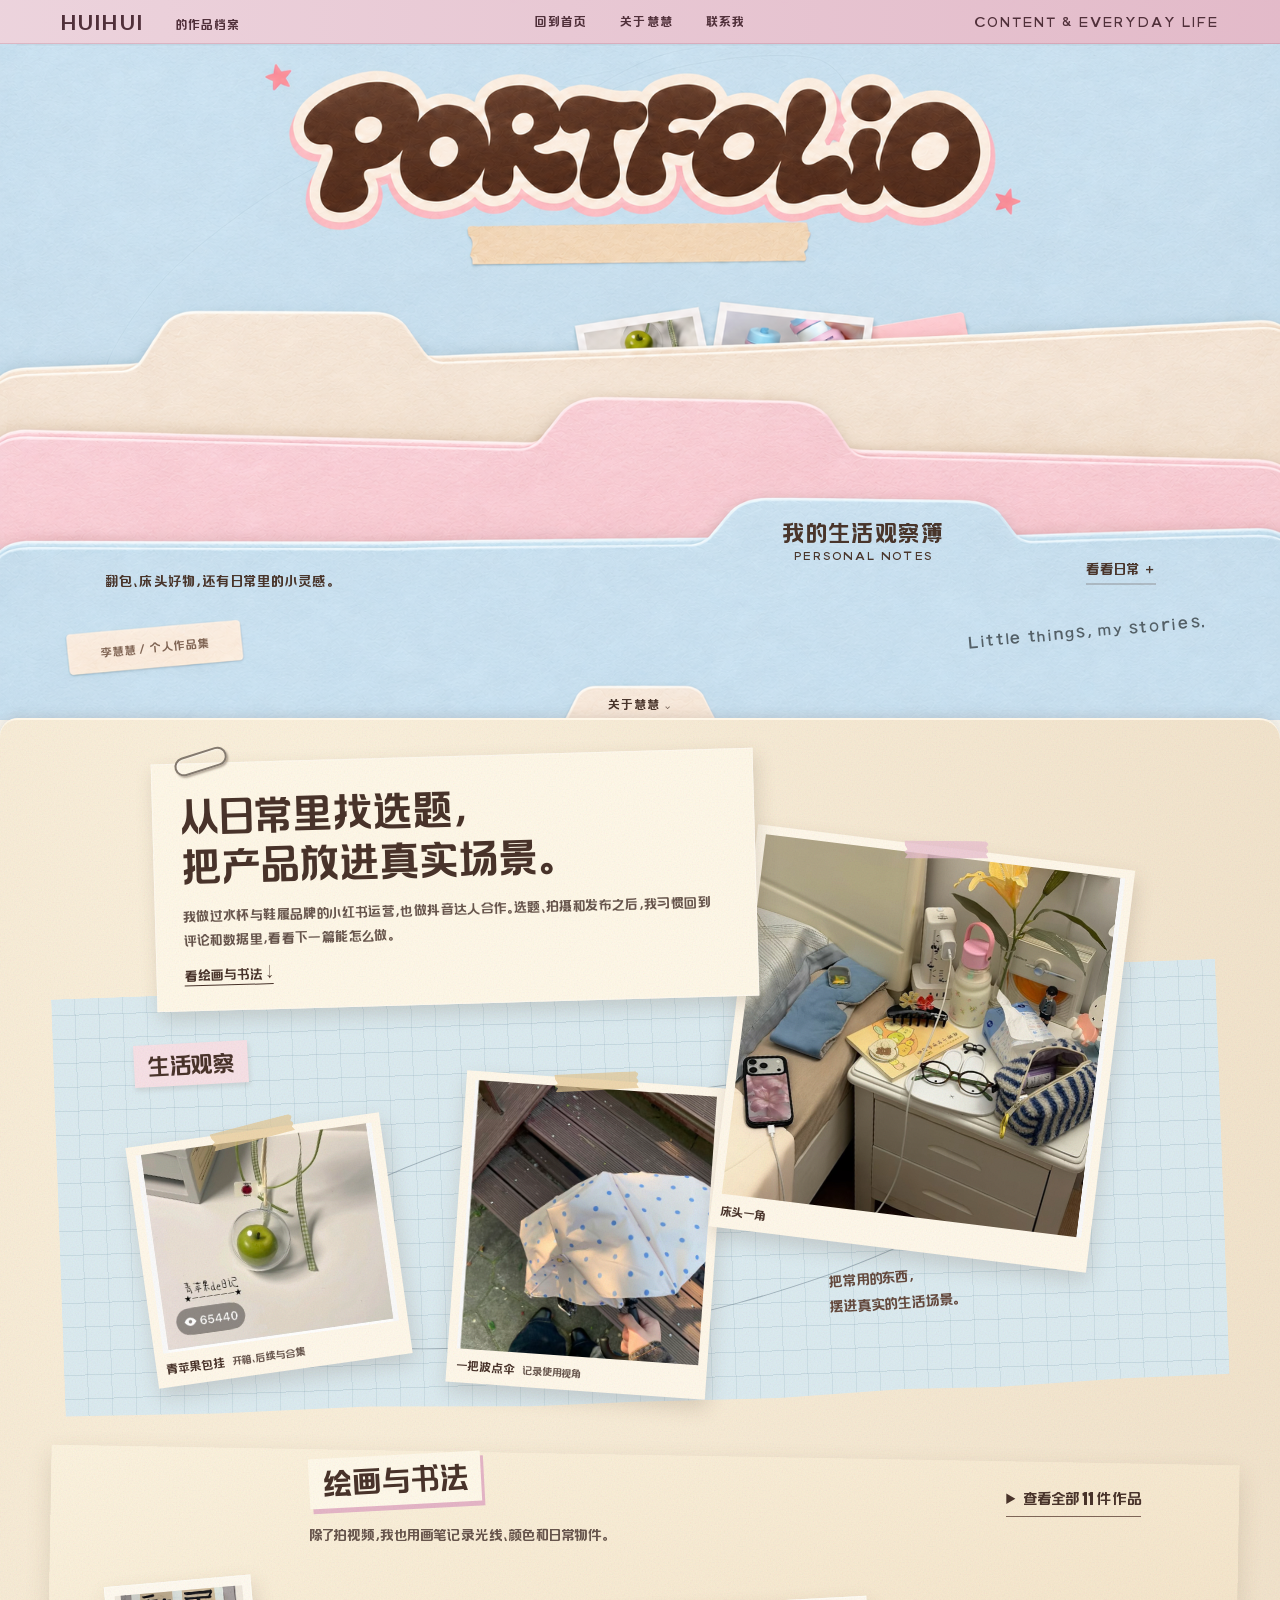
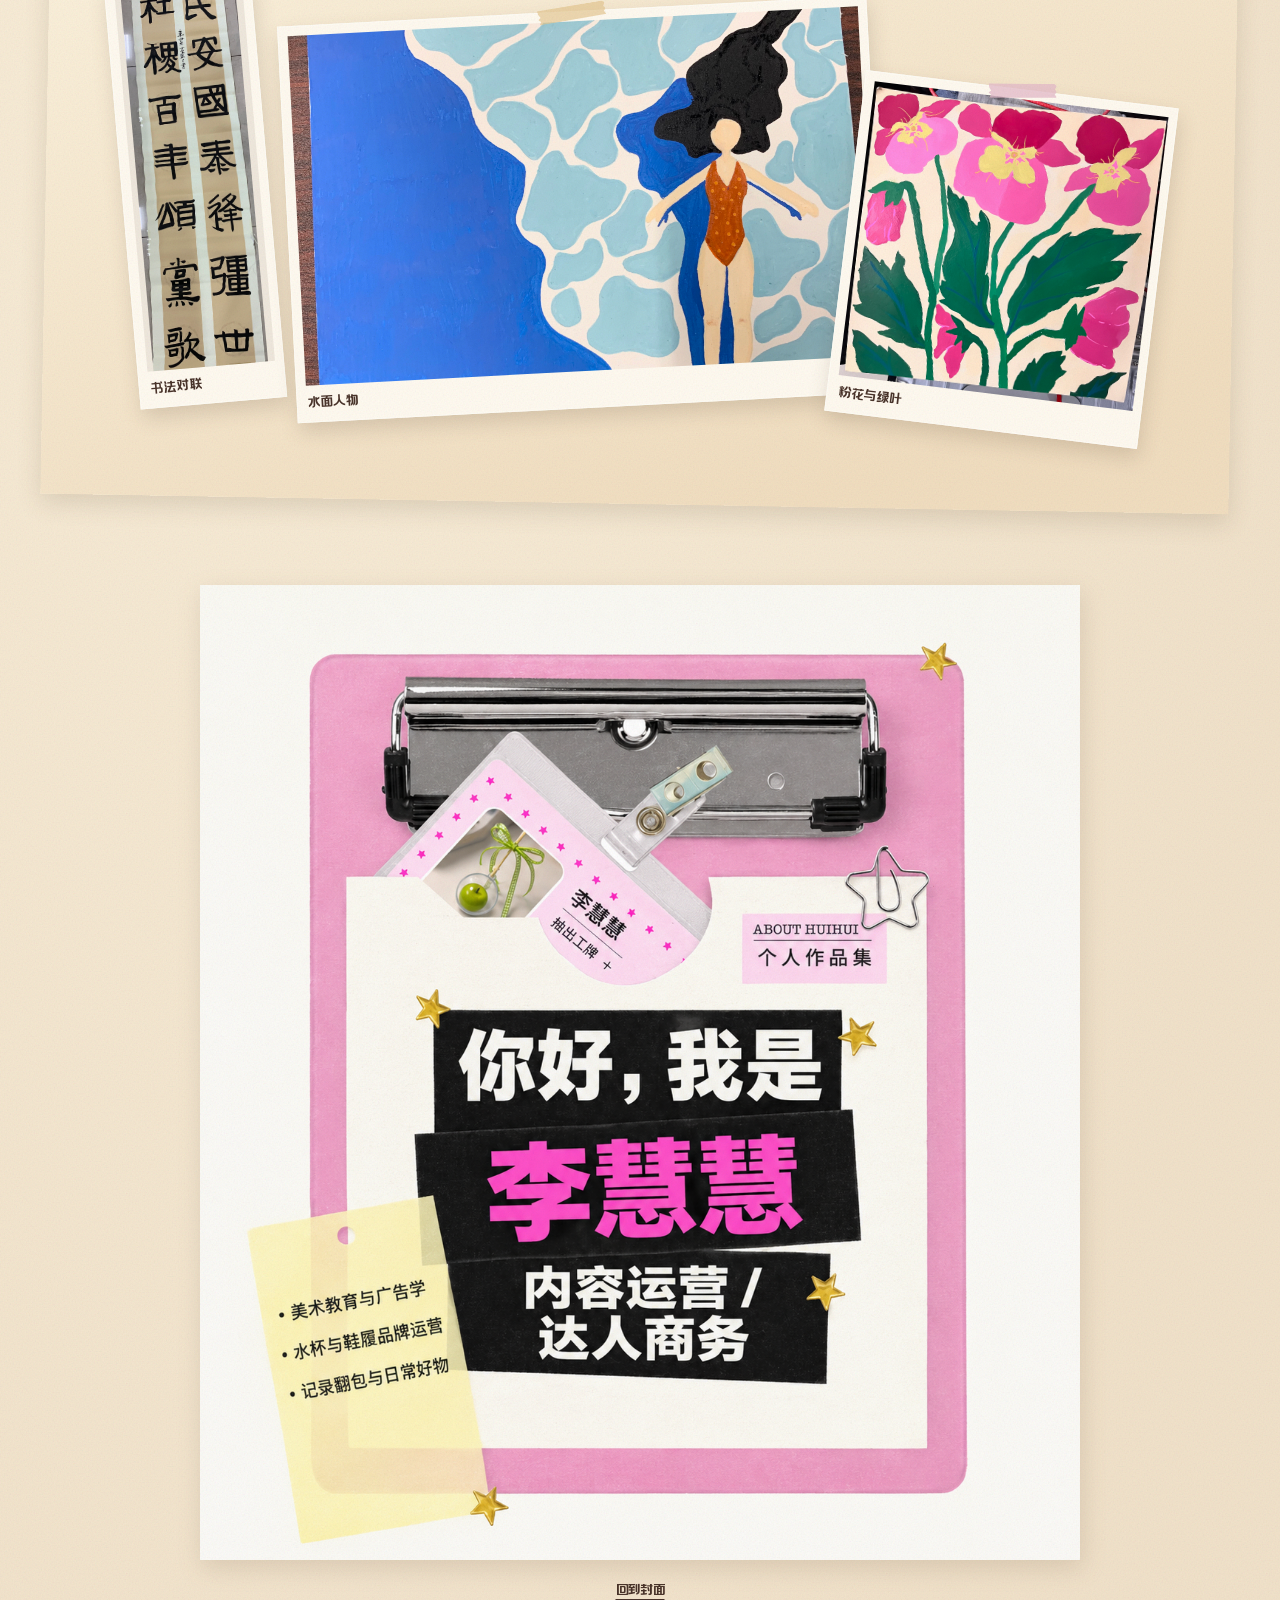
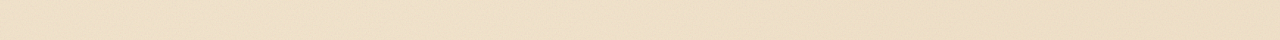
==== index.html @ c5e3d39a "init: 李慧慧作品集静态站点（首页 + 三个档案内页 + 绘画书法）" ====
<!doctype html>
<html lang="zh-CN">
<head>
  <meta charset="utf-8">
  <meta name="viewport" content="width=device-width,initial-scale=1">
  <title>李慧慧 · 作品集｜内容运营与达人商务</title>
  <meta name="description" content="李慧慧的个人作品集：品牌内容档案、达人合作笔记、生活观察簿与绘画书法。">
  <meta property="og:title" content="李慧慧 · 作品集">
  <meta property="og:description" content="品牌内容档案、达人合作笔记、生活观察簿与绘画书法。">
  <meta property="og:type" content="website">
  <link rel="stylesheet" href="home-scroll.css">
  <link rel="stylesheet" href="home-art.css">
  <link rel="stylesheet" href="home-cover.css">
  <script src="home-scroll.js" defer></script>
  <script src="home-art.js" defer></script>
</head>
<body class="portfolio-home">
  <header class="cover-nav">
    <a class="cover-home" href="#home"><strong>HUIHUI</strong> <span>的作品档案</span></a>
    <nav aria-label="首页导航">
      <a href="#home">回到首页</a>
      <a href="#about">关于慧慧</a>
      <button type="button" data-contact aria-haspopup="dialog">联系我</button>
    </nav>
    <span class="cover-edition">CONTENT &amp; EVERYDAY LIFE</span>
  </header>
  <main id="home">
    <section class="cover cover-fullbleed" aria-label="PORTFOLIO · 李慧慧作品集">
      <div class="cover-title">
        <h1 class="cover-wordmark">
          <span class="visually-hidden">PORTFOLIO</span>
          <span class="wordmark-colors" aria-hidden="true">
            <span></span><span></span><span></span><span></span><span></span>
            <span></span><span></span><span></span><span></span>
          </span>
        </h1>
        <span class="cover-credit">LI HUIHUI / SELECTED WORKS</span>
        <p>你好，我是李慧慧。做品牌内容，也记录喜欢的日常。</p>
      </div>
      <div class="cover-files" aria-label="作品档案">
        <a class="cover-file file-brand" href="brand.html">
          <span class="file-sheet">
            <span class="file-tab">品牌内容档案<small>BRAND STORIES</small></span>
            <span class="file-description">从选题到发布，让产品走进真实生活。</span>
            <span class="file-action">打开档案 ＋</span>
          </span>
        </a>
        <a class="cover-file file-creator" href="creator.html">
          <span class="file-sheet">
            <span class="file-tab">达人合作笔记<small>CREATOR COLLABS</small></span>
            <span class="file-description">为什么选这个人，合作之后又做了什么。</span>
            <span class="file-action">翻阅笔记 ＋</span>
          </span>
        </a>
        <a class="cover-file file-personal" href="personal.html">
          <span class="file-sheet">
            <span class="file-tab">我的生活观察簿<small>PERSONAL NOTES</small></span>
            <span class="file-description">翻包、床头好物，还有日常里的小灵感。</span>
            <span class="file-action">看看日常 ＋</span>
          </span>
        </a>
        <p class="cover-sticker">李慧慧 / 个人作品集</p>
        <p class="cover-signature">Little things, my stories.</p>
      </div>
      <a class="cover-about" href="#about">关于慧慧 <span aria-hidden="true">⌄</span></a>
    </section>
    <section id="about" class="about" aria-labelledby="about-heading">
      <h2 class="about-tab" id="about-heading">关于慧慧</h2>
      <div class="about-story">
        <header class="about-header">
          <h2>从日常里找选题，<br>把产品放进真实场景。</h2>
          <p>我做过水杯与鞋履品牌的小红书运营，也做抖音达人合作。选题、拍摄和发布之后，我习惯回到评论和数据里，看看下一篇能怎么做。</p>
          <a href="#artwork" class="art-jump">看绘画与书法 ↓</a>
        </header>
        <section class="everyday" aria-labelledby="everyday-heading">
          <h2 id="everyday-heading">生活观察</h2>
          <figure class="everyday-apple">
            <div class="object object-apple" role="img" aria-label="一只青苹果包挂"></div>
            <figcaption>青苹果包挂 <span>开箱、后续与合集</span></figcaption>
          </figure>
          <figure class="everyday-umbrella">
            <div class="object object-umbrella" role="img" aria-label="晴雨伞笔记里的波点伞"></div>
            <figcaption>一把波点伞 <span>记录使用视角</span></figcaption>
          </figure>
          <figure class="everyday-bedside">
            <div class="object object-bedside" role="img" aria-label="我的床头一角"></div>
            <figcaption>床头一角</figcaption>
          </figure>
          <p class="everyday-note">把常用的东西，<br>摆进真实的生活场景。</p>
        </section>
      </div>
      <section class="sketchbook" id="artwork" aria-labelledby="sketchbook-title">
        <div class="sketchbook-heading">
          <h2 id="sketchbook-title">绘画与书法</h2>
          <p>除了拍视频，我也用画笔记录光线、颜色和日常物件。</p>
        </div>
        <div class="art-featured">
          <button class="art-card" type="button" data-art="calligraphy" aria-haspopup="dialog">
            <span class="art-mat"><img src="art/calligraphy.jpg" alt="米色长纸上的两列墨字" loading="lazy" decoding="async"></span>
            <span class="art-caption">书法对联</span>
          </button>
          <button class="art-card" type="button" data-art="water" aria-haspopup="dialog">
            <span class="art-mat"><img src="art/water.jpg" alt="蓝色水纹与橙色泳衣的横幅绘画" loading="lazy" decoding="async"></span>
            <span class="art-caption">水面人物</span>
          </button>
          <button class="art-card" type="button" data-art="flowers" aria-haspopup="dialog">
            <span class="art-mat"><img src="art/flowers.jpg" alt="米色底上的鲜粉色花卉与绿色叶片" loading="lazy" decoding="async"></span>
            <span class="art-caption">粉花与绿叶</span>
          </button>
        </div>
        <details class="art-index">
          <summary><span class="art-open-label">查看全部 11 件作品</span><span class="art-close-label">收起作品列表</span></summary>
          <div class="art-grid">
          <button class="art-card" type="button" data-art="calligraphy" aria-haspopup="dialog">
            <span class="art-mat"><img data-src="art/calligraphy.jpg" alt="米色长纸上的两列墨字" loading="lazy" decoding="async"></span>
            <span class="art-caption">书法对联</span>
          </button>
          <button class="art-card" type="button" data-art="dragon" aria-haspopup="dialog">
            <span class="art-mat"><img data-src="art/dragon.jpg" alt="橙色的龙与山谷中的两个小角色" loading="lazy" decoding="async"></span>
            <span class="art-caption">山谷里的龙</span>
          </button>
          <button class="art-card" type="button" data-art="bridge" aria-haspopup="dialog">
            <span class="art-mat"><img data-src="art/bridge.jpg" alt="石桥、树和水岸的屋舍" loading="lazy" decoding="async"></span>
            <span class="art-caption">石桥与水岸</span>
          </button>
          <button class="art-card" type="button" data-art="still-life" aria-haspopup="dialog">
            <span class="art-mat"><img data-src="art/still-life.jpg" alt="白色杯子和橙红色水果的静物画" loading="lazy" decoding="async"></span>
            <span class="art-caption">杯子与水果</span>
          </button>
          <button class="art-card" type="button" data-art="cones" aria-haspopup="dialog">
            <span class="art-mat"><img data-src="art/cones.jpg" alt="浅蓝背景下的两个戴尖帽的笑脸" loading="lazy" decoding="async"></span>
            <span class="art-caption">两只尖帽</span>
          </button>
          <button class="art-card" type="button" data-art="vase" aria-haspopup="dialog">
            <span class="art-mat"><img data-src="art/vase.jpg" alt="灰色背景前，绿瓶中插着一朵暖色花" loading="lazy" decoding="async"></span>
            <span class="art-caption">绿瓶里的花</span>
          </button>
          <button class="art-card" type="button" data-art="water" aria-haspopup="dialog">
            <span class="art-mat"><img data-src="art/water.jpg" alt="蓝色水纹与橙色泳衣的横幅绘画" loading="lazy" decoding="async"></span>
            <span class="art-caption">水面人物</span>
          </button>
          <button class="art-card" type="button" data-art="flowers" aria-haspopup="dialog">
            <span class="art-mat"><img data-src="art/flowers.jpg" alt="米色底上的鲜粉色花卉与绿色叶片" loading="lazy" decoding="async"></span>
            <span class="art-caption">粉花与绿叶</span>
          </button>
          <button class="art-card" type="button" data-art="flower-pattern" aria-haspopup="dialog">
            <span class="art-mat"><img data-src="art/flower-pattern.jpg" alt="粉紫色的层叠花瓣与绿色叶片" loading="lazy" decoding="async"></span>
            <span class="art-caption">花瓣与色块</span>
          </button>
          <button class="art-card" type="button" data-art="sketch" aria-haspopup="dialog">
            <span class="art-mat"><img data-src="art/sketch.jpg" alt="布褶、深色罐子、托盘和水果的素描" loading="lazy" decoding="async"></span>
            <span class="art-caption">静物素描</span>
          </button>
          <button class="art-card" type="button" data-art="botanical" aria-haspopup="dialog">
            <span class="art-mat"><img data-src="art/botanical.jpg" alt="粉色碎花与斑纹绿叶" loading="lazy" decoding="async"></span>
            <span class="art-caption">花叶图案</span>
          </button>
          </div>
        </details>
      </section>
      <figure class="bio-board">
        <img src="home-bio.png" width="1191" height="1320" alt="粉色夹板个人介绍。你好，我是李慧慧。我的学习背景是美术教育与广告学，做过水杯与鞋履品牌运营，平时记录翻包和日常好物。">
        <button class="target target-badge" type="button" data-contact aria-haspopup="dialog">抽出工牌，查看联系方式</button>
        <span class="badge-board-patch" aria-hidden="true"></span>
        <span class="badge-pocket-window" aria-hidden="true"><span class="badge-art badge-peek"></span></span>
      </figure>
      <a class="return" href="#home">回到封面</a>
    </section>
  </main>
  <dialog aria-label="李慧慧的联系方式" class="badge-dialog">
    <button class="close" type="button" aria-label="收起工牌" autofocus>×</button>
    <div class="badge-art" aria-label="粉色工牌，李慧慧，内容运营与达人商务" role="img"></div>
    <a class="target target-mail" href="mailto:2536979602@qq.com">合作邮箱</a>
    <a class="target target-profile" href="https://xhslink.cn/o/1ykGt3UdYQE" target="_blank" rel="noopener">小红书主页</a>
  </dialog>
  <dialog id="art-viewer" class="art-viewer" aria-labelledby="art-viewer-title">
    <button class="art-viewer-close" type="button" aria-label="关闭作品大图" autofocus>×</button>
    <figure>
      <img id="art-viewer-image" alt="">
      <figcaption>
        <h2 id="art-viewer-title"></h2>
        <p class="art-viewer-position" aria-live="polite"></p>
      </figcaption>
    </figure>
    <div class="art-viewer-navigation">
      <button type="button" data-art-shift="-1">上一件</button>
      <button type="button" data-art-shift="1">下一件</button>
    </div>
  </dialog>
</body>
</html>
---- home-scroll.css ----
:root {
  --cream: #faf8f0;
  --ink: #49332a;
  --blue: #d2e4eb;
  --pink: #e5c0c9;
  --serif: "Songti SC", "Noto Serif CJK SC", serif;
  --sans: "PingFang SC", "Microsoft YaHei", sans-serif;
}
* { box-sizing: border-box; }
html { scroll-behavior: smooth; }
body { margin: 0; color: var(--ink); background: var(--cream); font: 16px/1.6 var(--sans); }
main { max-width: 1440px; margin: 0 auto; }
.cover, .bio-board { position: relative; }
.cover img, .bio-board img { display: block; width: 100%; height: auto; }
.target {
  position: absolute;
  display: block;
  padding: 0;
  border: 0;
  background: transparent;
  color: transparent;
  white-space: nowrap;
  overflow: hidden;
  cursor: pointer;
  text-decoration: none;
}
.target:hover { background: #ffffff1d; }
.target:focus-visible, .about-tab:focus-visible, .return:focus-visible, .close:focus-visible {
  outline: 3px solid #923d65;
  outline-offset: 3px;
}
.target-about { left: 43.6%; top: 1.8%; width: 6.2%; height: 3.2%; }
.target-contact { left: 52%; top: 1.8%; width: 5%; height: 3.2%; }
.target-brand { left: 79%; top: 51%; width: 13%; height: 5%; }
.target-creator { left: 79%; top: 65%; width: 13%; height: 5%; }
.target-personal { left: 79%; top: 79.5%; width: 13%; height: 5%; }
.about {
  position: relative;
  isolation: isolate;
  margin-top: -2px;
  background: var(--cream);
  padding: 0 0 38px;
  text-align: center;
  scroll-margin-top: 0;
}
.about-header {
  position: relative;
  padding: 49px 22px 20px;
  max-width: 795px;
  margin: 0 auto;
}
.about-tab {
  position: absolute;
  left: 50%; top: -39px;
  transform: translateX(-50%);
  width: 224px; height: 40px;
  display: grid; place-items: center;
  padding-top: 3px;
  clip-path: polygon(12% 0,88% 0,100% 100%,0 100%);
  background: var(--cream);
  color: inherit;
  text-decoration: none;
  font: 700 19px var(--serif);
  letter-spacing: .11em;
}
.about-header h1 {
  font: 700 clamp(22px,3.1vw,37px)/1.4 var(--serif);
  margin: 0 0 10px;
}
.about-header p { max-width: 570px; margin: auto; color: #5e5147; }
.bio-board {
  width: min(76%, 880px);
  margin: 0 auto 15px;
}
.target-badge { left: 20%; top: 16%; width: 40%; height: 24%; border-radius: 12px; }
.return { color: inherit; text-underline-offset: 5px; font-size: 14px; }
body:has(dialog[open]) { overflow: hidden; }
.badge-dialog {
  padding: 0;
  width: min(83vw,440px);
  border: 0;
  margin: auto;
  max-height: 90vh;
  aspect-ratio: 650 / 920;
  overflow: visible;
  background: transparent;
}
.badge-dialog::backdrop {
  background: #3d2e3050;
  backdrop-filter: blur(9px);
}
.badge-dialog[open] { animation: lift 260ms ease-out; }
@keyframes lift {
  from { opacity: 0; transform: translateY(15px) rotate(-4deg) scale(.92); }
  to { opacity: 1; transform: none; }
}
.badge-art {
  height: 100%;
  background: url(home-badge.png) 48.2% 37.4% / 183.23% auto;
  clip-path: polygon(54% 2%,63% 3%,63% 18%,60% 25%,89% 26%,95% 30%,95% 94%,91% 99%,8% 98%,3% 95%,4% 29%,8% 25%,48% 25%,49% 17%);
}
.close {
  position: absolute;
  z-index: 2;
  right: 0; top: 21%;
  width: 36px; height: 36px;
  border-radius: 100%; border: 1px solid #fff9ed;
  background: #f8eee6; color: var(--ink);
  font: 24px/1 var(--sans); cursor: pointer;
}
.target-mail { left: 27%; top: 68%; width: 57%; height: 7%; }
.target-profile { left: 56%; top: 79%; width: 30%; height: 9%; }
@media (max-width: 650px) {
  .about-tab { width: 150px; height: 28px; top: -27px; font-size: 14px; }
  .about-header { padding: 28px 21px 8px; }
  .about-header p { font-size: 14px; }
  .bio-board { width: 94%; }
}
@media (prefers-reduced-motion: reduce) {
  html { scroll-behavior: auto; }
  .badge-dialog[open] { animation: none; }
}
---- home-art.css ----
@font-face {
  font-family: MaiCai;
  src: url(TaoBaoMaiCaiTi-Regular.woff2) format("woff2");
  font-weight: 400;
  font-display: swap;
}
.about {
  --paper: #faf0dd;
  --paper-shadow: #5843312e;
  --paper-grain: url("data:image/svg+xml,%3Csvg xmlns='http://www.w3.org/2000/svg' width='190' height='190'%3E%3Cfilter id='grain'%3E%3CfeTurbulence type='fractalNoise' baseFrequency='.68' numOctaves='3' stitchTiles='stitch'/%3E%3C/filter%3E%3Crect width='100%25' height='100%25' filter='url(%23grain)' opacity='.45'/%3E%3C/svg%3E");
  border-top: 2px solid #fff7e8;
  border-radius: 18px 21px 0 0;
  background: radial-gradient(ellipse at 24% 7%, #fbf1dd, #f1e2ca 82%);
  box-shadow: 0 -3px 11px #54433420;
  font: 16px/1.7 MaiCai,var(--sans);
  scroll-margin-top: 56px;
}
.about::before {
  content: "";
  position: absolute;
  z-index: 5;
  inset: 0;
  pointer-events: none;
  background-image: var(--paper-grain);
  opacity: .24;
  mix-blend-mode: multiply;
}
.about .about-tab {
  position: absolute;
  width: 1px;
  height: 1px;
  margin: -1px;
  padding: 0;
  overflow: hidden;
  clip-path: inset(50%);
  white-space: nowrap;
}
.about .bio-board {
  filter: drop-shadow(2px 8px 12px #63432a28);
}
.badge-board-patch, .badge-pocket-window {
  position: absolute;
  inset: 0;
  pointer-events: none;
  opacity: 0;
  transition: opacity 150ms ease;
}
.badge-board-patch {
  background: url(home-bio-empty-pocket.png) center / 100% 100%;
  clip-path: polygon(17% 29%,29% 14%,41% 13%,50% 19%,59% 13%,64% 15%,64% 22%,59% 30%,60% 39%,54% 43%,43% 43%,35% 37%,20% 36%,16% 32%);
}
.badge-pocket-window {
  clip-path: shape(from 0 0, line to 100% 0, line to 100% 30%,
    line to 57.8% 30%,
    curve to 48.8% 40.8% with 59.1% 37.2% / 53.4% 40.8%,
    curve to 38.4% 34.1% with 44.2% 40.8% / 40.3% 38.5%,
    line to 29.5% 34.1%, line to 24.8% 30%, line to 0 30%, close);
}
.badge-pocket-window .badge-peek {
  position: absolute;
  left: 43.3%;
  top: 5.4%;
  width: 34.5%;
  height: auto;
  aspect-ratio: 650 / 920;
  rotate: 42deg;
  transform-origin: top left;
  transition: translate 250ms cubic-bezier(.22,.61,.31,1);
}
.about .target-badge { z-index: 2; }
.about .target-badge:hover { background: transparent; }
.bio-board[data-pulling] :is(.badge-board-patch,.badge-pocket-window) { opacity: 1; }
.bio-board[data-pulling] .badge-peek { transition: none; }
.bio-board[data-extracted] .badge-pocket-window { opacity: 0; }
@media (hover: hover) and (prefers-reduced-motion: no-preference) {
  .bio-board:has(.target-badge:hover):not([data-pulling]) :is(.badge-board-patch,.badge-pocket-window) { opacity: 1; }
  .bio-board:has(.target-badge:hover):not([data-pulling]) .badge-peek { translate: 2.2% -2.45%; }
}
.portfolio-home .badge-dialog[open] { animation: badge-reveal 220ms ease both; }
@keyframes badge-reveal { from { opacity: 0; } }
@media (prefers-reduced-motion: no-preference) {
  .portfolio-home .badge-dialog::backdrop { animation: badge-backdrop-in 260ms ease both; }
  @keyframes badge-backdrop-in {
    from { background: #3d2e3000; backdrop-filter: blur(0); }
  }
}
@media (prefers-reduced-motion: reduce) {
  .portfolio-home .badge-dialog[open] { animation: none; }
}
.about .bio-board > img {
  clip-path: shape(
    from 12.51% 10.08%,
    curve to 15.20% 7.12% with 12.51% 8.41% / 13.69% 7.20%,
    line to 82.45% 7.12%,
    line to 82.03% 6.44%,
    line to 82.20% 6.36%,
    line to 83.46% 6.97%,
    line to 84.63% 5.98%,
    line to 84.80% 6.06%,
    line to 84.63% 7.27%,
    line to 85.89% 7.95%,
    curve to 86.82% 10.08% with 86.40% 8.48% / 86.73% 9.24%,
    line to 87.15% 90.68%,
    curve to 84.13% 93.11% with 87.07% 92.05% / 85.98% 93.11%,
    line to 33.67% 93.18%,
    line to 33.59% 94.02%,
    line to 35.01% 94.62%,
    line to 34.93% 94.85%,
    line to 33.59% 95.15%,
    line to 33.42% 96.29%,
    line to 33.17% 96.44%,
    line to 32.33% 95.45%,
    line to 11.67% 98.26%,
    line to 11.42% 98.11%,
    line to 5.46% 66.36%,
    line to 5.54% 66.06%,
    line to 12.59% 64.85%,
    close
  );
}
.about-story {
  position: relative;
  container-type: inline-size;
  width: min(100%, 1440px);
  margin: 0 auto;
  aspect-ratio: 1440 / 808;
  text-align: left;
}
.about-header {
  position: absolute;
  z-index: 3;
  top: 5%;
  left: 12%;
  width: 47%;
  max-width: none;
  margin: 0;
  padding: clamp(17px,1.7cqw,25px) clamp(21px,2.1cqw,30px);
  transform: rotate(-1.6deg);
  background: #fff8e8;
  border: 1px solid #fffaf0;
  box-shadow: 3px 8px 19px #503d282d;
}
.about-header::before {
  content: "";
  position: absolute;
  top: -12px;
  left: 22px;
  width: 50px;
  height: 15px;
  border: 2px solid #857b70;
  border-radius: 12px;
  transform: rotate(-16deg);
  box-shadow: 1px 2px 2px #5545366b, inset 1px 1px 2px #fff9;
}
.about-header h2 {
  font: 400 clamp(27px,3.4cqw,49px)/1.16 MaiCai,var(--sans);
  margin: 5px 0 12px;
}
.about-header p {
  margin: 0;
  max-width: 535px;
  color: #68564d;
  font-size: clamp(13px,1.12cqw,16px);
  letter-spacing: .027em;
}
.art-jump {
  display: inline-block;
  margin-top: 12px;
  color: var(--ink);
  text-underline-offset: 5px;
  font-size: 14px;
}
.everyday { position: absolute; inset: 0; }
.everyday::before {
  content: "";
  position: absolute;
  inset: 36% 4.5% 5%;
  transform: rotate(-2deg);
  background:
    repeating-linear-gradient(0deg,transparent 0 23px,#547e9326 23px 24px),
    repeating-linear-gradient(90deg,transparent 0 23px,#547e931c 23px 24px),#dcebf0;
  clip-path: polygon(0 0,100% 0,100% 98%,91% 98.2%,80% 99.2%,72% 98.9%,61% 100%,49% 99.7%,40% 99.9%,26% 98.6%,13% 99%,0 98.5%);
}
.everyday::after {
  content: "";
  position: absolute;
  inset: 53% 19% 16%;
  transform: rotate(-12deg);
  border: 1px solid #6377867d;
  border-radius: 50%;
}
.everyday h2 {
  position: absolute;
  top: 45%;
  left: 10.5%;
  z-index: 2;
  margin: 0;
  padding: 4px 13px;
  background: #f7e1e6;
  transform: rotate(-3deg);
  box-shadow: 1px 3px 5px #523a2920;
  font: 400 clamp(18px,1.9cqw,27px)/1.4 MaiCai,var(--sans);
}
.everyday figure {
  position: absolute;
  z-index: 2;
  margin: 0;
  padding: clamp(6px,.7cqw,10px) clamp(6px,.7cqw,10px) 4px;
  background: #fff8ea;
  box-shadow: 2px 9px 20px var(--paper-shadow);
  transform: rotate(var(--tilt));
}
.everyday figure::after, .art-featured .art-card:not([data-art="calligraphy"])::before {
  content: "";
  position: absolute;
  z-index: 3;
  top: -7px;
  left: 50%;
  width: clamp(54px,6.6cqw,96px);
  height: clamp(14px,1.45cqw,21px);
  transform: translateX(-50%) rotate(-6deg);
  background: var(--tape,#e4c790ab);
  clip-path: polygon(0 6%,96% 1%,100% 15%,97% 36%,100% 54%,97% 70%,100% 92%,1% 100%,4% 78%,0 65%,4% 52%,1% 30%);
}
.everyday figcaption { padding: 6px 1px 2px; font-size: clamp(11px,1cqw,14px); }
.everyday figcaption span { color: #68564d; margin-left: 4px; font-size: 11px; }
.everyday-apple { left: 11%; top: 57%; width: 20%; --tilt: -8deg; }
.everyday-umbrella { left: 35.6%; top: 50%; width: 20.3%; --tilt: 4deg; }
.everyday-bedside { left: 57.2%; top: 17.5%; width: 29.7%; --tilt: 7deg; --tape: #e9bfd0bd; }
.object {
  aspect-ratio: var(--photo-ratio);
  background-repeat: no-repeat;
}
.object-apple {
  --photo-ratio: 1.19;
  background: url(works/image12.jpeg) center 49% / cover;
}
.object-bedside {
  --photo-ratio: 1;
  background-image: url(bedside.png);
  background-size: 211% auto;
  background-position: 99% 73%;
}
.object-umbrella {
  --photo-ratio: .9;
  background-image: url(umbrella.png);
  background-size: 209% auto;
  background-position: 1% 56%;
}
.everyday-note {
  position: absolute;
  z-index: 3;
  top: 75.8%;
  left: 64.8%;
  margin: 0;
  transform: rotate(-4deg);
  color: #64493d;
  font-size: clamp(13px,1.18cqw,17px);
}
.sketchbook {
  container-type: inline-size;
  position: relative;
  isolation: isolate;
  width: min(calc(100% - 9%), 1312px);
  margin: 16px auto min(7vw,98px);
  padding: 0 5% 32px;
  text-align: left;
  scroll-margin-top: 28px;
}
.sketchbook::before {
  content: "";
  position: absolute;
  z-index: -1;
  inset: 0 -1% -8px;
  background: linear-gradient(160deg,#fcf3df,#f1dec0 85%);
  transform: rotate(1deg);
  box-shadow: 0 9px 24px #5b432a28;
}
.sketchbook-heading { margin-left: 18%; }
.sketchbook-heading h2 {
  display: inline-block;
  margin: 0;
  padding: 4px 13px;
  background: #fff9ea;
  transform: rotate(-3deg);
  box-shadow: 3px 5px 0 #e5b5c7;
  font: 400 clamp(27px,3.1cqw,39px)/1.3 MaiCai,var(--sans);
}
.sketchbook-heading p { margin: 17px 0 0; color: #68564d; font-size: 15px; }
.art-featured {
  display: grid;
  grid-template-columns: minmax(0,.67fr) minmax(0,2.69fr) minmax(0,1.2fr);
  align-items: start;
  gap: 18px;
  margin-top: 33px;
  padding: 0 0 24px;
}
.art-card {
  display: block;
  position: relative;
  width: 100%;
  padding: 7px 7px 0;
  border: 1px solid #fffdf6;
  background: #fffaf0;
  box-shadow: 2px 5px 10px #4b352625;
  color: var(--ink);
  cursor: zoom-in;
  font: inherit;
}
.art-card:hover .art-caption { text-decoration: underline; text-underline-offset: 4px; }

.art-featured .art-card {
  padding: clamp(6px,.82cqw,10px) clamp(6px,.82cqw,10px) 3px;
  transform: rotate(var(--tilt));
  transition: transform 180ms ease;
  box-shadow: 2px 9px 20px var(--paper-shadow);
  text-align: left;
}
.art-featured .art-card[data-art="calligraphy"] { --tilt: -5deg; }
.art-featured .art-card[data-art="calligraphy"] .art-mat img { aspect-ratio: .339; object-fit: contain; }
.art-featured .art-card[data-art="water"] { --tilt: -3deg; margin-top: 3cqw; }
.art-featured .art-card[data-art="water"] .art-mat img { aspect-ratio: 1.63; object-fit: cover; }
.art-featured .art-card[data-art="flowers"] {
  --tilt: 7deg;
  --tape: #e5bbcabd;
  margin-top: 10.4cqw;
  margin-left: -5cqw;
  width: calc(100% + 5cqw);
}
.art-featured .art-card[data-art="flowers"] .art-mat img { aspect-ratio: 1; object-fit: cover; }
.art-featured .art-card:hover, .art-featured .art-card:focus-visible {
  transform: translateY(-4px) rotate(0);
  z-index: 3;
}
.art-mat { display: block; background: #efe8dd; }
.art-mat img { display: block; width: 100%; height: auto; }
.art-caption { display: block; padding: 7px 2px; font: 400 14px/1.35 MaiCai,var(--sans); }
.art-index { margin: 9px auto 0; }
.art-index summary {
  display: list-item;
  position: absolute;
  top: 26px;
  right: 7%;
  width: fit-content;
  margin: 0;
  padding: 4px 0;
  cursor: pointer;
  color: var(--ink);
  border-bottom: 1px solid #7f6658;
}
.art-index[open] .art-open-label,
.art-index:not([open]) .art-close-label { display: none; }
.art-grid {
  display: grid;
  grid-template-columns: repeat(4, minmax(0,1fr));
  align-items: start;
  gap: 18px;
  margin: 21px 11px 4px;
}
.art-grid .art-mat img { height: 151px; object-fit: contain; }
.art-index summary:focus-visible, .art-card:focus-visible, .art-viewer button:focus-visible {
  outline: 3px solid #923d65;
  outline-offset: 3px;
}
.art-viewer {
  border: 1px solid #fffaf0;
  background: #fff9ee;
  color: var(--ink);
  box-shadow: 0 20px 60px #17131364;
  padding: 18px;
  font-family: MaiCai,var(--sans);
  width: min(94vw, 1030px);
  overflow: auto;
  max-height: 94vh;
}
.art-viewer::backdrop { background: #302524ae; backdrop-filter: blur(6px); }
.art-viewer figure { margin: 0; text-align: center; }
.art-viewer figure img {
  display: block;
  width: auto;
  height: auto;
  max-width: 100%;
  max-height: calc(94vh - 130px);
  margin: auto;
  object-fit: contain;
}
.art-viewer figcaption { display: flex; justify-content: center; gap: 13px; align-items: baseline; margin: 8px 0; }
.art-viewer h2 { font: 400 21px/1.3 MaiCai,var(--sans); margin: 0; }
.art-viewer-position { font-size: 12px; margin: 0; color: #69564a; }
.art-viewer button { font: inherit; color: inherit; background: #fff8e9; border: 1px solid #baaa99; cursor: pointer; padding: 3px 9px; }
.art-viewer .art-viewer-close {
  position: absolute; top: 9px; right: 9px; z-index: 2;
  border-radius: 50%; width: 33px; height: 33px; padding: 0;
  font: 23px/1 Georgia, serif;
}
.art-viewer-navigation { display: flex; justify-content: center; gap: 14px; }

@media (max-width: 900px) {
  .about-story { aspect-ratio: 1440 / 900; }
  .everyday h2 { top: 51%; }
  .everyday-apple { top: 63%; }
  .everyday-umbrella { top: 55%; }
  .everyday-bedside { top: 27%; }
  .everyday-note { top: 76%; }
}
@media (max-width: 700px) {
  .about-story { aspect-ratio: auto; padding: 29px max(20px,5.6vw) 37px; }
  .about-header {
    position: relative;
    top: auto;
    left: auto;
    width: auto;
    padding: 19px 16px 17px;
    transform: rotate(-1deg);
  }
  .about-header h2 { font-size: clamp(19px,6vw,34px); }
  .about-header p { font-size: 14px; }
  .everyday {
    position: relative;
    display: grid;
    grid-template-columns: 1fr 1fr;
    grid-template-areas: "title title" "bedside bedside" "apple umbrella" "note note";
    align-items: start;
    gap: 14px;
    margin: 13px -8px 0;
    padding: 14px 14px 27px;
  }
  .everyday::before { inset: 4px 0 0; transform: rotate(-1deg); }
  .everyday::after { display: none; }
  .everyday h2 {
    position: relative;
    top: auto;
    left: auto;
    justify-self: start;
    grid-area: title;
    transform: rotate(-2deg);
  }
  .everyday figure { position: relative; inset: auto; width: auto; }
  .everyday .everyday-apple { grid-area: apple; margin-top: 9px; --tilt: -4deg; }
  .everyday-umbrella { grid-area: umbrella; --tilt: 4deg; }
  .everyday .everyday-bedside { grid-area: bedside; justify-self: center; width: 82%; --tilt: 3deg; }
  .object-bedside { --photo-ratio: 1.29; }
  .everyday figcaption { font-size: 12px; line-height: 1.35; }
  .everyday figcaption span { display: block; margin: 2px 0 0; }
  .everyday-note { position: relative; inset: auto; grid-area: note; transform: none; }
  .sketchbook { width: calc(100% - 36px); padding: 0 12px 21px; margin-bottom: 44px; }
  .sketchbook-heading { margin-left: 9%; }
  .sketchbook-heading p { font-size: 13px; }
  .art-featured {
    grid-template-columns: 1fr 1.6fr;
    grid-template-areas: "water water" "ink flowers";
    gap: 15px;
    margin-top: 22px;
    padding: 0 8px 20px;
  }
  .art-featured .art-card[data-art="water"] { grid-area: water; --tilt: -2deg; margin-top: 0; }
  .art-featured .art-card[data-art="flowers"] { grid-area: flowers; --tilt: 4deg; margin: 19px 0 0; width: 100%; }
  .art-featured .art-card[data-art="calligraphy"] { grid-area: ink; --tilt: -3deg; }
  .art-featured .art-card[data-art="calligraphy"] .art-mat img { aspect-ratio: .49; }
  .art-index summary { position: static; margin: 0 auto; }
  .art-grid { grid-template-columns: repeat(2, minmax(0,1fr)); gap: 9px; margin-inline: 1px; }
  .art-grid .art-mat img { height: 124px; }
  .art-caption { font-size: 13px; }
}
@media (prefers-reduced-motion: reduce) {
  .art-featured .art-card { transition: none; }
}
---- home-cover.css ----
#home { max-width: none; }
.portfolio-home {
  --nav-height: clamp(42px,3.47vw,82px);
  --cover-paper: url(maicai-cover-paper.png);
}
.cover-nav {
  position: sticky;
  top: 0;
  z-index: 20;
  display: grid;
  grid-template-columns: 1fr auto 1fr;
  align-items: center;
  gap: 12px;
  height: var(--nav-height);
  padding: 0 4.8%;
  margin-bottom: calc(-1 * var(--nav-height));
  background: linear-gradient(90deg,#efd2dbed,#e5b7c6ed), var(--cover-paper) center top / max(1210px,100%) auto no-repeat;
  border-bottom: 1px solid #a9647c42;
  color: #50303a;
  font: 400 clamp(12px,1.02vw,19px)/1.15 MaiCai,var(--sans);
  letter-spacing: .08em;
}
.cover-nav a, .cover-about { color: inherit; text-decoration: none; }
.cover-home { display: flex; align-items: baseline; gap: clamp(10px,2.5vw,42px); white-space: nowrap; }
.cover-home strong { font-size: clamp(15px,1.5vw,27px); font-weight: 400; letter-spacing: .105em; }
.cover-nav nav { display: flex; align-items: center; gap: clamp(12px,2.6vw,44px); white-space: nowrap; }
.cover-nav nav > * { padding: 9px 0; }
.cover-nav nav button {
  color: inherit;
  font: inherit;
  letter-spacing: inherit;
  background: transparent;
  border: 0;
  cursor: pointer;
}
.cover-edition { justify-self: end; letter-spacing: .15em; white-space: nowrap; }
.cover-nav nav a:hover, .cover-nav nav button:hover, .cover-about:hover {
  text-decoration: underline;
  text-underline-offset: .27em;
}
.cover-nav :focus-visible, .cover-about:focus-visible {
  outline: 2px solid #80465a;
  outline-offset: 3px;
  border-radius: 3px;
}
.cover-fullbleed {
  position: relative;
  isolation: isolate;
  container-type: inline-size;
  width: 100%;
  aspect-ratio: 1672 / 941;
  font-family: MaiCai,var(--sans);
  color: #49352b;
  background: #d0e5ee var(--cover-paper) center / 100% 100% no-repeat;
  --cover-unit: calc(100cqw / 1672);
}
.cover-title p, .cover-signature, .cover-sticker { margin: 0; }
.visually-hidden {
  position: absolute;
  width: 1px;
  height: 1px;
  margin: 0;
  overflow: hidden;
  clip-path: inset(50%);
  white-space: nowrap;
}
.cover-wordmark {
  position: absolute;
  z-index: 1;
  inset: 8.7% 22% auto 22.1%;
  height: 23.8%;
  margin: 0;
  mix-blend-mode: lighten;
}
.wordmark-colors {
  position: absolute;
  inset: 0;
  display: grid;
  grid-template-columns: 14.3fr 10.7fr 11.7fr 10.1fr 11.2fr 10.6fr 11.9fr 5.5fr 14fr;
}
.wordmark-colors > span {
  position: relative;
  display: block;
}
.wordmark-colors > span::before {
  content: "";
  position: absolute;
  inset: -2% -26%;
  pointer-events: none;
  background: radial-gradient(ellipse at 50% 55%,#b35e7c 12%,#a2536f 48%,transparent 75%);
  opacity: 0;
  transition: opacity 360ms cubic-bezier(.22,.61,.36,1);
}
@media (hover: hover) {
  .wordmark-colors > span:hover::before { opacity: .88; }
  .wordmark-colors > span:hover + span::before,
  .wordmark-colors > span:has(+ span:hover)::before { opacity: .24; }
}
.cover-credit,
.cover-title p,
.file-tab,
.file-description,
.file-action,
.cover-sticker,
.cover-signature,
.cover-about {
  position: absolute;
  top: calc(var(--y) * 100% / 941);
  left: calc(var(--x) * 100% / 1672);
  transform: translate(var(--anchor, -50%), -50%) rotate(var(--tilt, 0deg));
  font-size: calc(var(--size, 19) * var(--cover-unit));
  font-weight: 400;
  line-height: 1.15;
  letter-spacing: var(--spacing, .08em);
  white-space: nowrap;
}
.cover-credit { --x: 834; --y: 320; --size: 18; --spacing: .15em; --tilt: -.5deg; }
.cover-title p { --x: 836; --y: 370; --size: 20; }
.cover-files { position: absolute; inset: 0; pointer-events: none; }
.cover-file {
  position: absolute;
  inset: 0;
  color: inherit;
  text-decoration: none;
}
.cover-file::before, .file-sheet {
  position: absolute;
  inset: 0;
  clip-path: var(--sheet-edge);
}
.cover-file::before { content: ""; pointer-events: auto; cursor: pointer; }
.file-sheet {
  background: var(--cover-paper) center / 100% 100%;
  transition: transform 310ms cubic-bezier(.2,.65,.26,1);
}
.cover-file:focus-visible .file-sheet { transform: translateY(calc(-10 * var(--cover-unit))); }
.cover-file:focus-visible .file-action { outline: 2px solid #80465a; outline-offset: 4px; }
@media (hover: hover) {
  .cover-file:hover .file-sheet { transform: translateY(calc(-10 * var(--cover-unit))); }
}
.file-brand {
  --tab-x: 372; --tab-y: 448;
  --caption-x: 152; --caption-y: 521;
  --action-x: 1498; --action-y: 485;
  --sheet-edge: shape(from 0% 52.8%,
    curve to 10.3% 50.4% with 1.3% 50.4% / 6.5% 51%,
    curve to 15.1% 43.2% with 12.2% 50.4% / 12% 43.2%,
    line to 29% 43.2%,
    curve to 34.9% 49.5% with 32.5% 43.2% / 32.2% 49.5%,
    line to 97.1% 44.6%,
    curve to 100% 45% with 98.8% 44.4% / 99.5% 44.6%,
    line to 100% 63.9%, line to 67% 62.7%, line to 64.5% 56.1%, line to 47% 55.2%, line to 44% 55.9%, line to 41.8% 61.6%, line to 0 60%, close);
}
.file-creator {
  --tab-x: 904; --tab-y: 558;
  --caption-x: 138; --caption-y: 630;
  --action-x: 1500; --action-y: 632;
  --sheet-edge: shape(from 0% 60.7%,
    curve to 3.1% 59.9% with .8% 59.6% / 2% 59.9%,
    line to 40.9% 61.5%,
    curve to 47% 55.2% with 43.1% 61.7% / 43% 55.1%,
    line to 61.5% 55.7%,
    curve to 67.4% 62.5% with 65.5% 55.8% / 65.2% 62.3%,
    line to 97% 63.8%,
    curve to 100% 64.9% with 98.8% 63.7% / 99.6% 64.5%,
    line to 100% 73.1%, line to 80.7% 73.7%,
    curve to 74.9% 68.8% with 78.1% 73.5% / 79.3% 68.9%,
    line to 60.1% 68.5%,
    curve to 54.8% 74.1% with 56.9% 68.4% / 56.4% 74.2%,
    line to 0 74.9%, close);
}
.file-personal {
  --tab-x: 1128; --tab-y: 692;
  --caption-x: 137; --caption-y: 759;
  --action-x: 1510; --action-y: 748;
  --sheet-edge: shape(from 0% 76.1%,
    curve to 3% 75.1% with 1% 75.1% / 2.3% 75.1%,
    line to 54.3% 74.7%,
    curve to 59.8% 69.2% with 56.7% 74.7% / 56.5% 69.2%,
    line to 75.2% 69.4%,
    curve to 80.5% 74.5% with 78.7% 69.4% / 78.4% 74.5%,
    line to 97.5% 73.4%,
    curve to 100% 74.2% with 98.8% 73.3% / 99.6% 73.6%,
    line to 100% 81.5%, line to 0% 81.5%, close);
}
.file-tab {
  --x: var(--tab-x); --y: calc(var(--tab-y) + 15); --size: 32; --spacing: .054em;
  text-align: center;
}
.file-tab small { display: block; margin-top: calc(5 * var(--cover-unit)); font-size: .47em; letter-spacing: .2em; }
.file-description { --x: var(--caption-x); --y: var(--caption-y); --anchor: 0%; }
.file-action {
  --x: var(--action-x); --y: var(--action-y); --anchor: -100%;
  padding-bottom: .37em;
  border-bottom: 1px solid #49352b70;
}
.cover-sticker { --x: 202; --y: 846; --tilt: -5deg; --size: 16; color: #806554; }
.cover-signature { --x: 1576; --y: 826; --tilt: -5deg; --size: 20; --anchor: -100%; --spacing: .11em; color: #546067; }
.cover-about { --x: 836; --y: 921; --size: 17; padding: 8px 20px; z-index: 4; }
.portfolio-home #home { scroll-margin-top: var(--nav-height); }
.portfolio-home #about, .portfolio-home #artwork { scroll-margin-top: calc(var(--nav-height) + 14px); }

@media (max-width: 799px) {
  .cover-nav { grid-template-columns: 1fr auto; margin-bottom: calc(100vw * -58 / 1672); }
  .cover-edition { display: none; }
  .file-action { border-bottom-width: .5px; }
  .cover-about { padding: 2px 5%; width: max-content; }
}
@media (max-width: 430px) {
  .cover-home span { display: none; }
}
@media (prefers-reduced-motion: reduce) {
  .wordmark-colors > span::before, .file-sheet { transition: none; }
  .cover-file:hover .file-sheet, .cover-file:focus-visible .file-sheet { transform: none; }
}
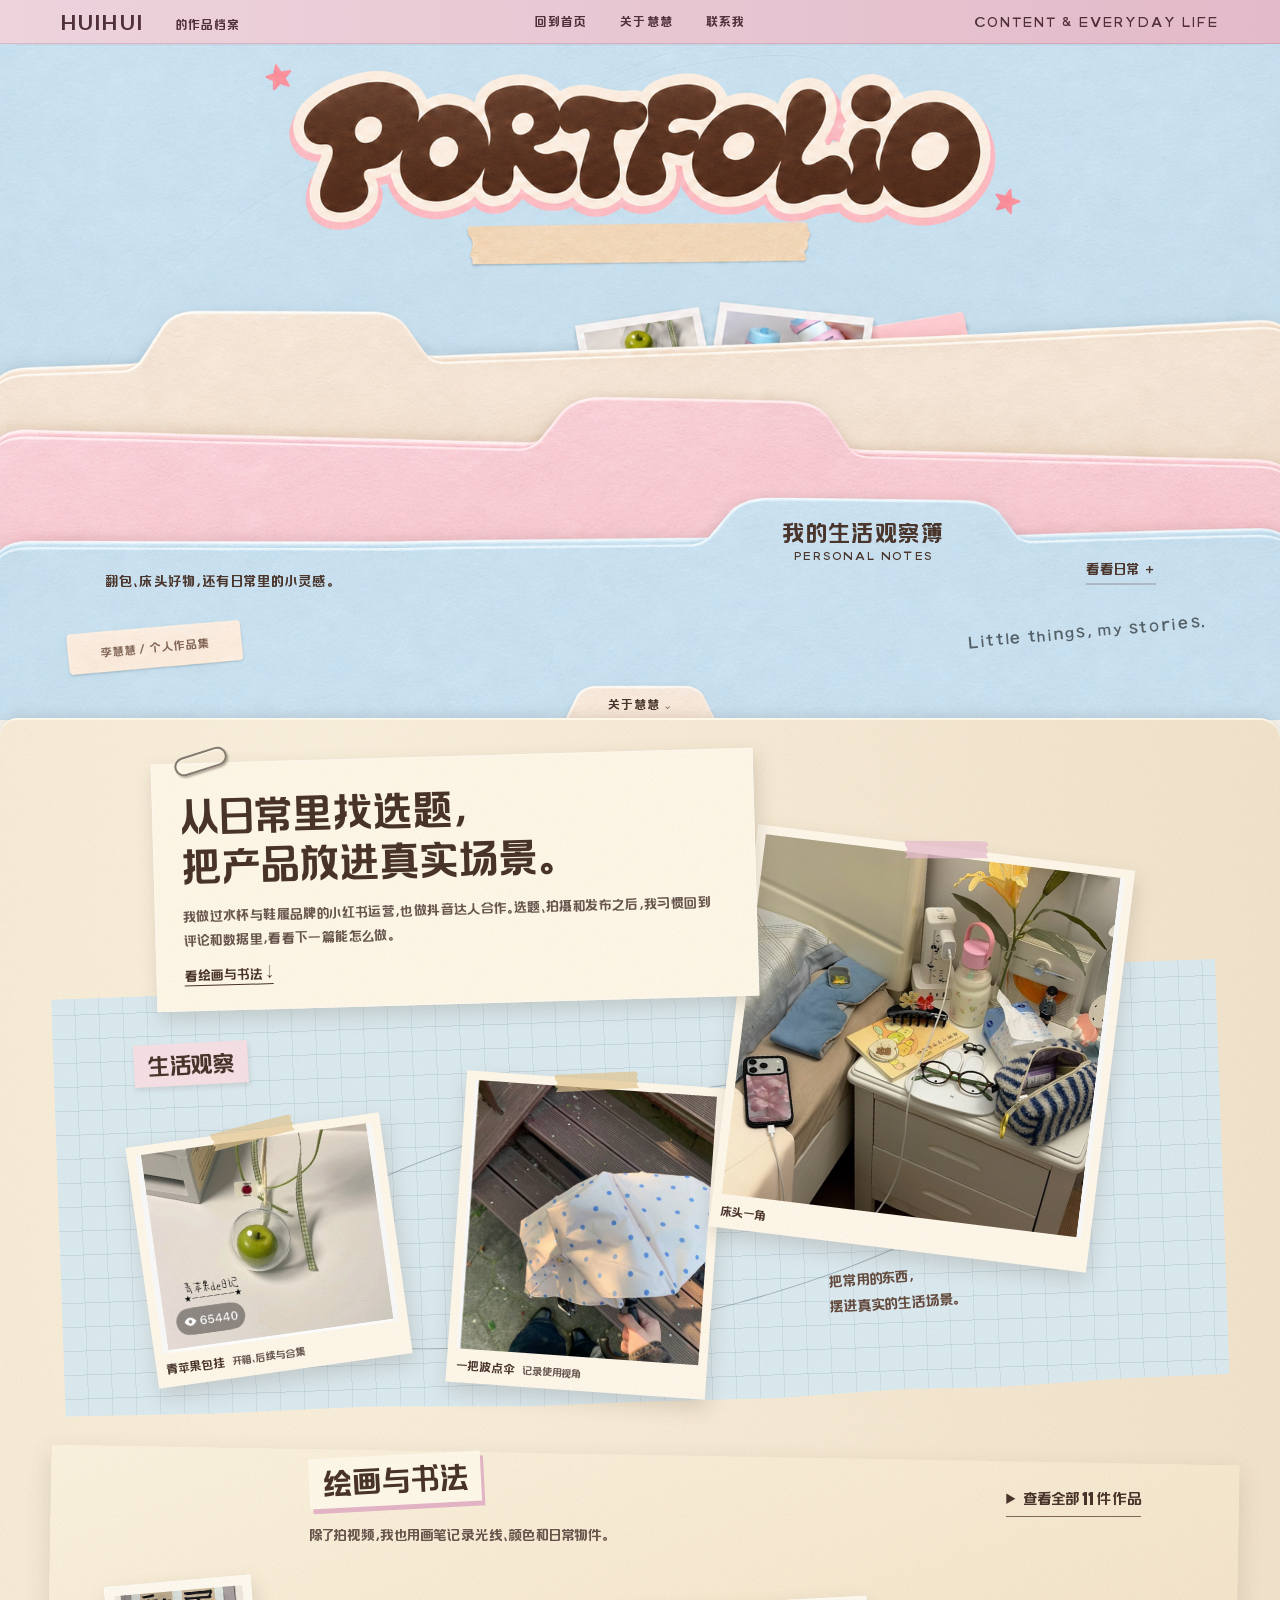
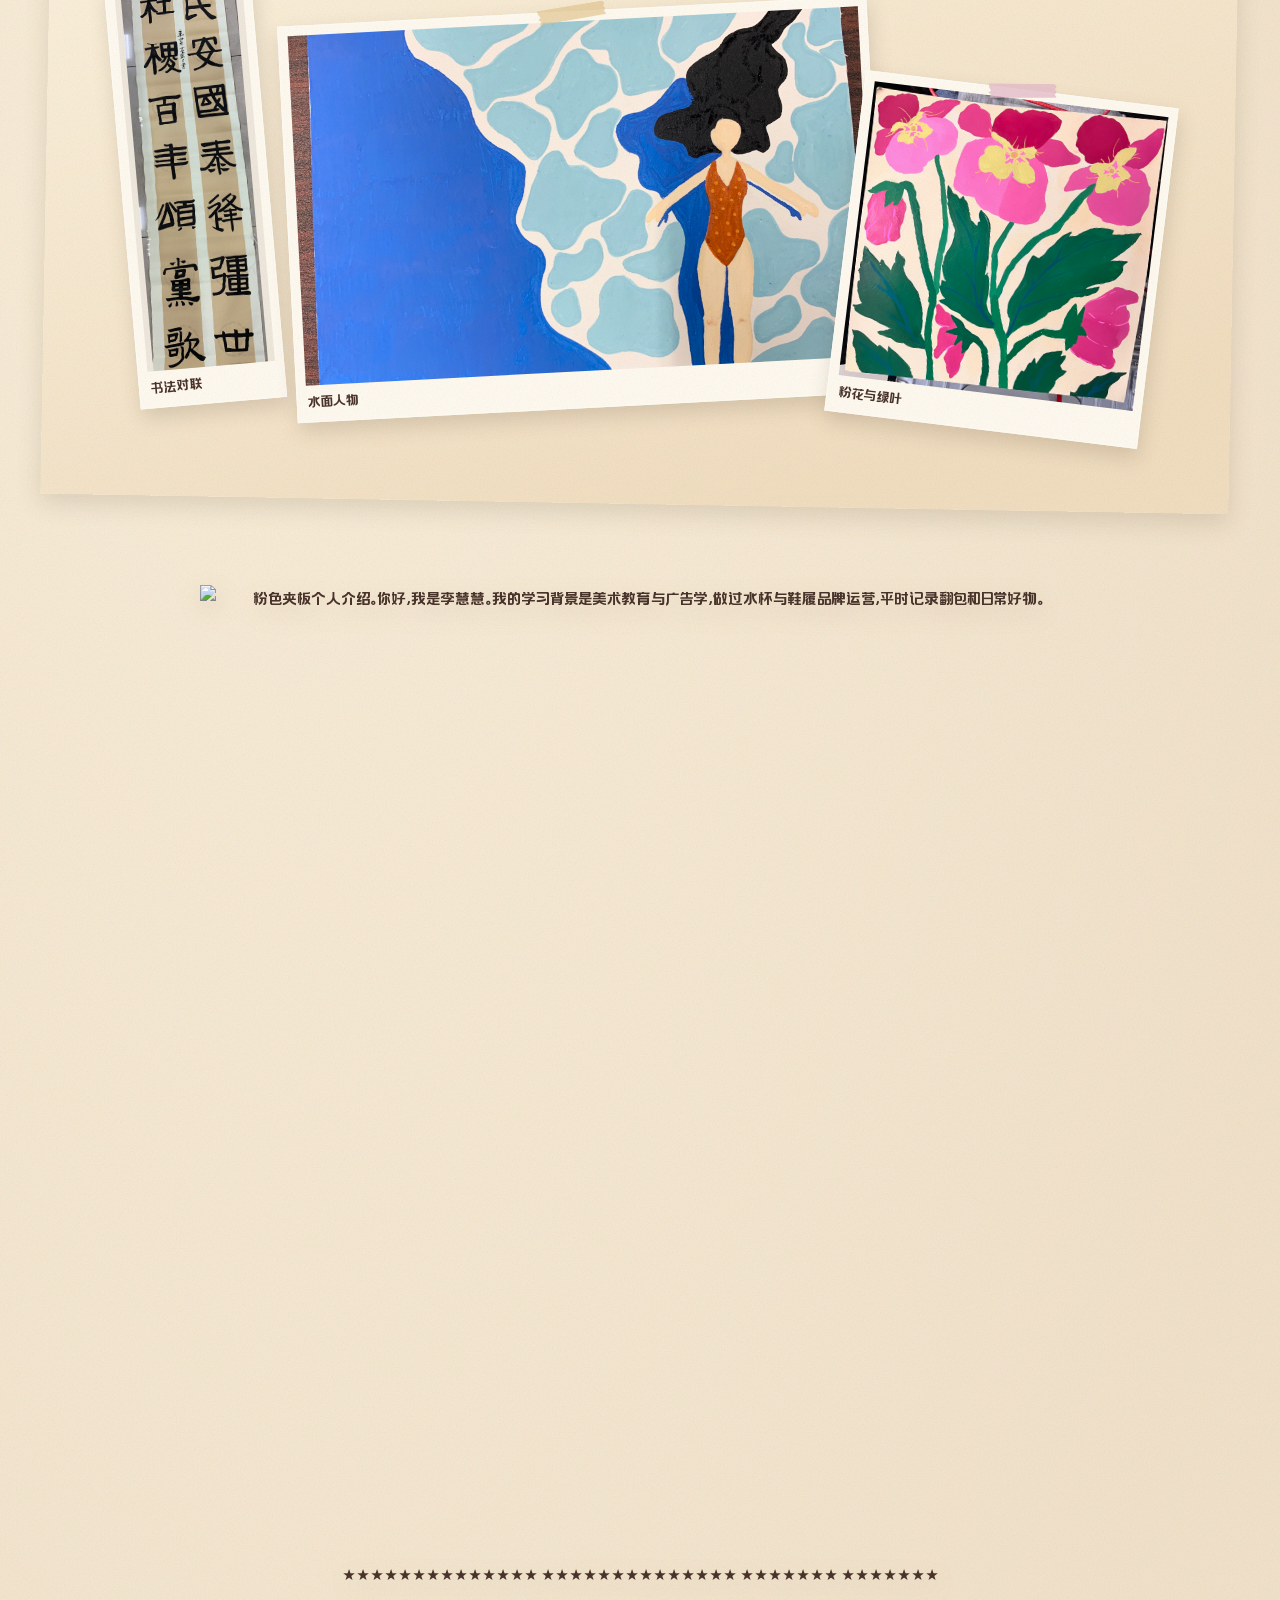
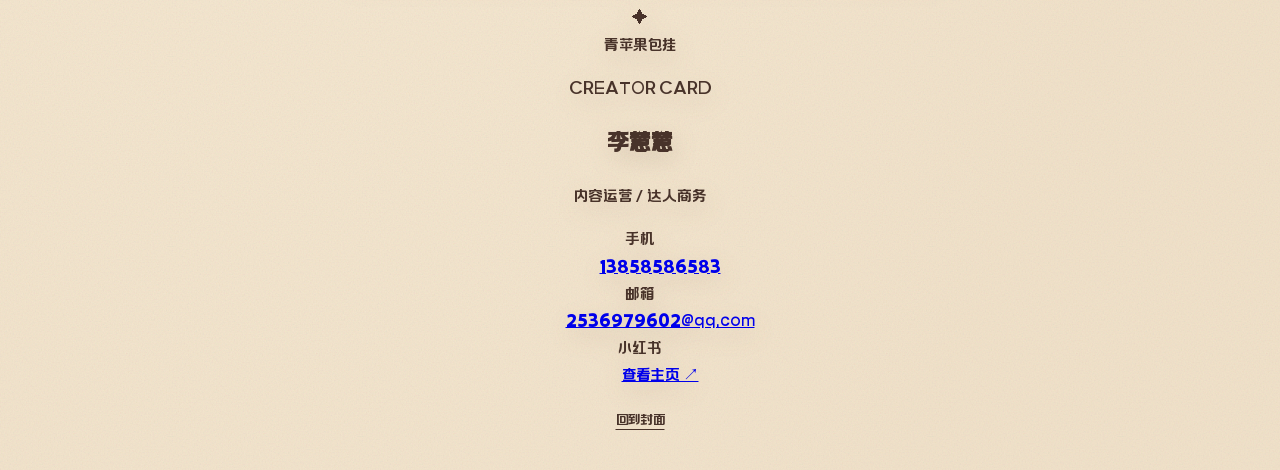
==== commit 286bc32f: "sync: 更新站点内容 2026-11-23 18:14" ====
--- a/index.html
+++ b/index.html
@@ -11,6 +11,7 @@
   <link rel="stylesheet" href="home-scroll.css">
   <link rel="stylesheet" href="home-art.css">
   <link rel="stylesheet" href="home-cover.css">
+  <link rel="stylesheet" href="home-badge.css">
   <script src="home-scroll.js" defer></script>
   <script src="home-art.js" defer></script>
 </head>
@@ -158,20 +159,55 @@
           </div>
         </details>
       </section>
-      <figure class="bio-board">
-        <img src="home-bio.png" width="1191" height="1320" alt="粉色夹板个人介绍。你好，我是李慧慧。我的学习背景是美术教育与广告学，做过水杯与鞋履品牌运营，平时记录翻包和日常好物。">
-        <button class="target target-badge" type="button" data-contact aria-haspopup="dialog">抽出工牌，查看联系方式</button>
-        <span class="badge-board-patch" aria-hidden="true"></span>
-        <span class="badge-pocket-window" aria-hidden="true"><span class="badge-art badge-peek"></span></span>
+      <figure class="bio-board" id="contact-card">
+        <img src="home-bio-empty-pocket.png" width="1191" height="1321" alt="粉色夹板个人介绍。你好，我是李慧慧。我的学习背景是美术教育与广告学，做过水杯与鞋履品牌运营，平时记录翻包和日常好物。">
+        <button class="target target-badge" type="button" title="抽出工牌" data-contact aria-haspopup="dialog">抽出工牌，查看联系方式</button>
+        <div class="badge-pocket-window" aria-hidden="true" inert></div>
       </figure>
       <a class="return" href="#home">回到封面</a>
     </section>
   </main>
   <dialog aria-label="李慧慧的联系方式" class="badge-dialog">
     <button class="close" type="button" aria-label="收起工牌" autofocus>×</button>
-    <div class="badge-art" aria-label="粉色工牌，李慧慧，内容运营与达人商务" role="img"></div>
-    <a class="target target-mail" href="mailto:2536979602@qq.com">合作邮箱</a>
-    <a class="target target-profile" href="https://xhslink.cn/o/1ykGt3UdYQE" target="_blank" rel="noopener">小红书主页</a>
+    <div class="creator-id">
+      <span class="id-strap" aria-hidden="true"><span class="id-strap-tip"></span></span>
+      <div class="id-shell">
+        <div class="id-paper">
+        <span class="id-stars id-stars-top" aria-hidden="true"><span>★</span><span>★</span><span>★</span><span>★</span><span>★</span><span>★</span><span>★</span><span>★</span><span>★</span><span>★</span><span>★</span><span>★</span><span>★</span><span>★</span></span>
+        <span class="id-stars id-stars-bottom" aria-hidden="true"><span>★</span><span>★</span><span>★</span><span>★</span><span>★</span><span>★</span><span>★</span><span>★</span><span>★</span><span>★</span><span>★</span><span>★</span><span>★</span><span>★</span></span>
+        <span class="id-stars id-stars-left" aria-hidden="true"><span>★</span><span>★</span><span>★</span><span>★</span><span>★</span><span>★</span><span>★</span></span>
+        <span class="id-stars id-stars-right" aria-hidden="true"><span>★</span><span>★</span><span>★</span><span>★</span><span>★</span><span>★</span><span>★</span></span>
+          <figure class="id-collage">
+            <span class="id-collage-art" role="img" aria-label="李慧慧画的花叶图案"></span>
+            <span class="id-collage-paper" aria-hidden="true"></span>
+            <span class="id-photo">
+              <span class="id-photo-image" role="img" aria-label="李慧慧拍摄的青苹果包挂"></span>
+            </span>
+            <span class="id-collage-star" aria-hidden="true">✦</span>
+            <figcaption>青苹果包挂</figcaption>
+          </figure>
+          <div class="id-info">
+            <p class="id-kicker">CREATOR CARD</p>
+            <h2>李慧慧</h2>
+            <p class="id-role">内容运营 / 达人商务</p>
+            <dl class="id-contacts">
+              <div>
+                <dt>手机</dt>
+                <dd><a href="tel:13858586583">13858586583</a></dd>
+              </div>
+              <div class="id-email">
+                <dt>邮箱</dt>
+                <dd><a href="mailto:2536979602@qq.com">2536979602@qq.com</a></dd>
+              </div>
+              <div>
+                <dt>小红书</dt>
+                <dd><a class="id-profile" href="https://xhslink.cn/o/1ykGt3UdYQE" target="_blank" rel="noopener" aria-label="查看苹苹李呀的小红书主页">查看主页 ↗</a></dd>
+              </div>
+            </dl>
+          </div>
+        </div>
+      </div>
+    </div>
   </dialog>
   <dialog id="art-viewer" class="art-viewer" aria-labelledby="art-viewer-title">
     <button class="art-viewer-close" type="button" aria-label="关闭作品大图" autofocus>×</button>
--- a/home-art.css
+++ b/home-art.css
@@ -37,55 +37,6 @@
 }
 .about .bio-board {
   filter: drop-shadow(2px 8px 12px #63432a28);
-}
-.badge-board-patch, .badge-pocket-window {
-  position: absolute;
-  inset: 0;
-  pointer-events: none;
-  opacity: 0;
-  transition: opacity 150ms ease;
-}
-.badge-board-patch {
-  background: url(home-bio-empty-pocket.png) center / 100% 100%;
-  clip-path: polygon(17% 29%,29% 14%,41% 13%,50% 19%,59% 13%,64% 15%,64% 22%,59% 30%,60% 39%,54% 43%,43% 43%,35% 37%,20% 36%,16% 32%);
-}
-.badge-pocket-window {
-  clip-path: shape(from 0 0, line to 100% 0, line to 100% 30%,
-    line to 57.8% 30%,
-    curve to 48.8% 40.8% with 59.1% 37.2% / 53.4% 40.8%,
-    curve to 38.4% 34.1% with 44.2% 40.8% / 40.3% 38.5%,
-    line to 29.5% 34.1%, line to 24.8% 30%, line to 0 30%, close);
-}
-.badge-pocket-window .badge-peek {
-  position: absolute;
-  left: 43.3%;
-  top: 5.4%;
-  width: 34.5%;
-  height: auto;
-  aspect-ratio: 650 / 920;
-  rotate: 42deg;
-  transform-origin: top left;
-  transition: translate 250ms cubic-bezier(.22,.61,.31,1);
-}
-.about .target-badge { z-index: 2; }
-.about .target-badge:hover { background: transparent; }
-.bio-board[data-pulling] :is(.badge-board-patch,.badge-pocket-window) { opacity: 1; }
-.bio-board[data-pulling] .badge-peek { transition: none; }
-.bio-board[data-extracted] .badge-pocket-window { opacity: 0; }
-@media (hover: hover) and (prefers-reduced-motion: no-preference) {
-  .bio-board:has(.target-badge:hover):not([data-pulling]) :is(.badge-board-patch,.badge-pocket-window) { opacity: 1; }
-  .bio-board:has(.target-badge:hover):not([data-pulling]) .badge-peek { translate: 2.2% -2.45%; }
-}
-.portfolio-home .badge-dialog[open] { animation: badge-reveal 220ms ease both; }
-@keyframes badge-reveal { from { opacity: 0; } }
-@media (prefers-reduced-motion: no-preference) {
-  .portfolio-home .badge-dialog::backdrop { animation: badge-backdrop-in 260ms ease both; }
-  @keyframes badge-backdrop-in {
-    from { background: #3d2e3000; backdrop-filter: blur(0); }
-  }
-}
-@media (prefers-reduced-motion: reduce) {
-  .portfolio-home .badge-dialog[open] { animation: none; }
 }
 .about .bio-board > img {
   clip-path: shape(
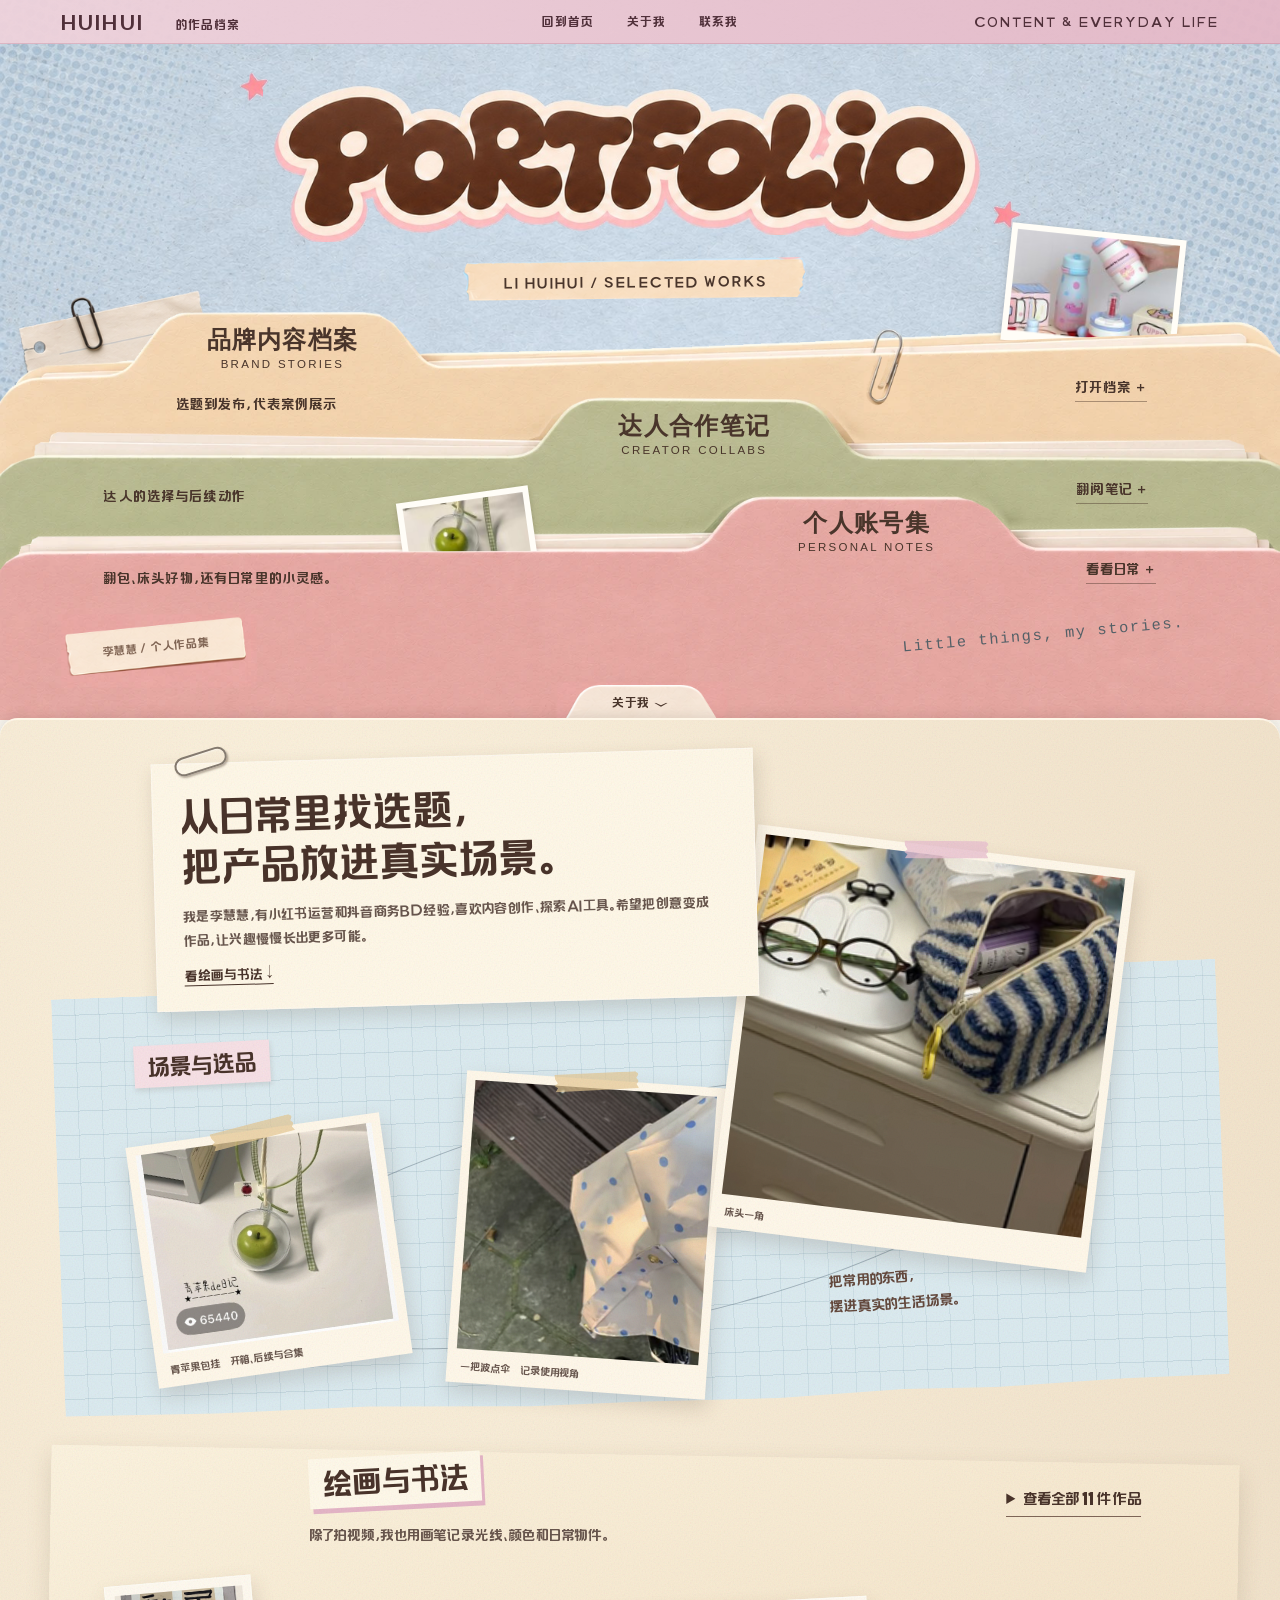
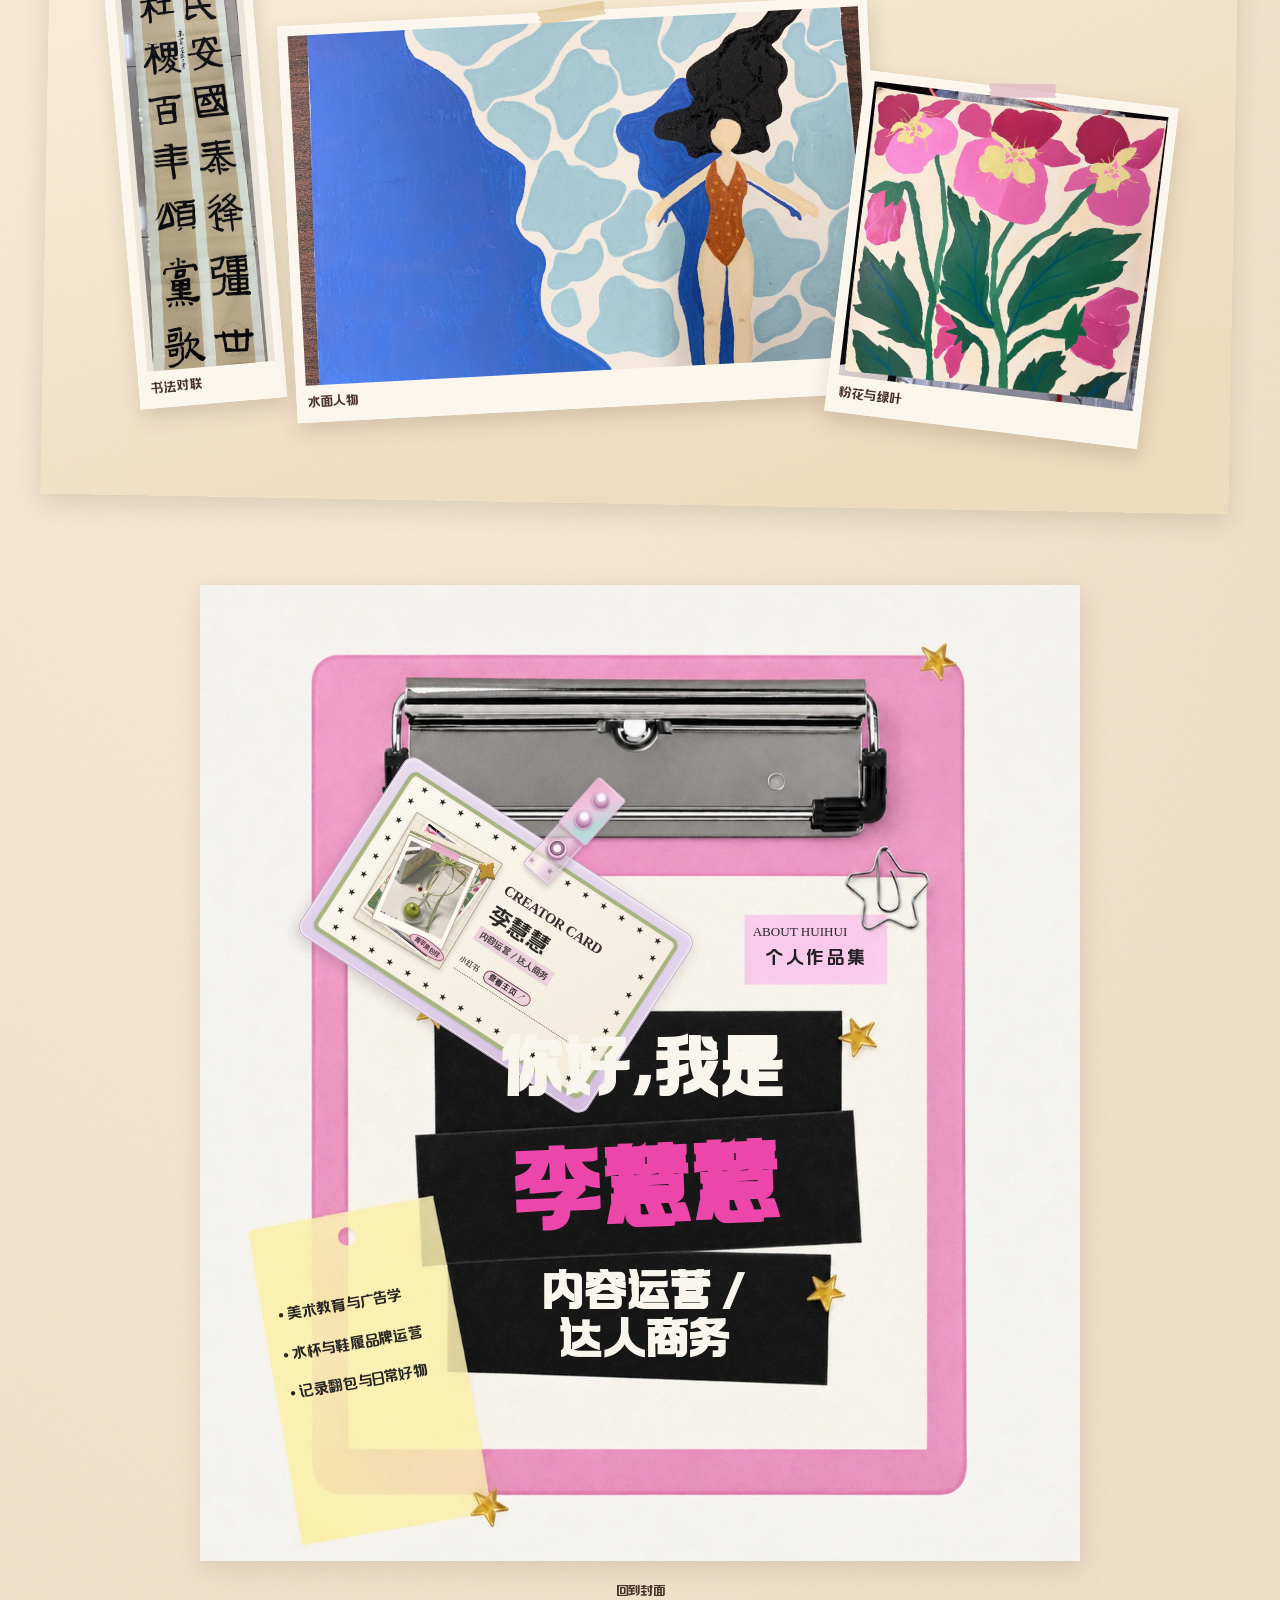
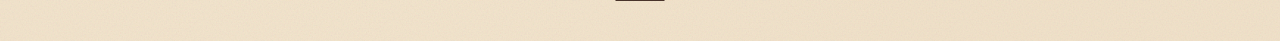
==== commit 69461d61: "更新作品集 GitHub Pages 公开版" ====
--- a/index.html
+++ b/index.html
@@ -1,207 +1,187 @@
 <!doctype html>
-<html lang="zh-CN">
-<head>
+<html lang="zh-CN"><head>
   <meta charset="utf-8">
   <meta name="viewport" content="width=device-width,initial-scale=1">
-  <title>李慧慧 · 作品集｜内容运营与达人商务</title>
-  <meta name="description" content="李慧慧的个人作品集：品牌内容档案、达人合作笔记、生活观察簿与绘画书法。">
-  <meta property="og:title" content="李慧慧 · 作品集">
-  <meta property="og:description" content="品牌内容档案、达人合作笔记、生活观察簿与绘画书法。">
-  <meta property="og:type" content="website">
+  <title>李慧慧 · 作品档案</title>
   <link rel="stylesheet" href="home-scroll.css">
   <link rel="stylesheet" href="home-art.css">
   <link rel="stylesheet" href="home-cover.css">
+  <link rel="stylesheet" href="home-desk.css">
   <link rel="stylesheet" href="home-badge.css">
-  <script src="home-scroll.js" defer></script>
-  <script src="home-art.js" defer></script>
-</head>
-<body class="portfolio-home">
-  <header class="cover-nav">
-    <a class="cover-home" href="#home"><strong>HUIHUI</strong> <span>的作品档案</span></a>
+  <script src="home-scroll.js" defer=""></script>
+  <script src="home-art.js" defer=""></script>
+<link rel="stylesheet" href="web-editor/assets/overlays.css"><style>@font-face{font-family:MaiCai;src:url("TaoBaoMaiCaiTi-Regular.woff2") format("woff2");font-display:swap}</style></head>
+<body class="portfolio-home" data-we-key="m0">
+  <header class="cover-nav" data-we-key="m1">
+    <a class="cover-home" href="#home" data-we-key="m2"><strong><span data-editor-text="" data-we-key="t0">HUIHUI</span></strong> <span><span data-editor-text="" data-we-key="t1">的作品档案</span></span></a>
     <nav aria-label="首页导航">
-      <a href="#home">回到首页</a>
-      <a href="#about">关于慧慧</a>
-      <button type="button" data-contact aria-haspopup="dialog">联系我</button>
+      <a href="#home" data-we-key="m3"><span data-editor-text="" data-we-key="t2">回到首页</span></a>
+      <a href="#about" data-we-key="m4"><span data-editor-text="" data-we-key="t3">关于我</span></a>
+      <button type="button" data-contact="" aria-haspopup="dialog"><span data-editor-text="" data-we-key="t4">联系我</span></button>
     </nav>
-    <span class="cover-edition">CONTENT &amp; EVERYDAY LIFE</span>
+    <span class="cover-edition"><span data-editor-text="" data-we-key="t5">CONTENT &amp; EVERYDAY LIFE</span></span>
   </header>
   <main id="home">
-    <section class="cover cover-fullbleed" aria-label="PORTFOLIO · 李慧慧作品集">
-      <div class="cover-title">
-        <h1 class="cover-wordmark">
-          <span class="visually-hidden">PORTFOLIO</span>
-          <span class="wordmark-colors" aria-hidden="true">
-            <span></span><span></span><span></span><span></span><span></span>
-            <span></span><span></span><span></span><span></span>
-          </span>
-        </h1>
-        <span class="cover-credit">LI HUIHUI / SELECTED WORKS</span>
-        <p>你好，我是李慧慧。做品牌内容，也记录喜欢的日常。</p>
+    <section class="cover cover-fullbleed desk-cover" aria-label="PORTFOLIO · 李慧慧作品集" data-we-key="m5">
+      <img class="desk-piece desk-backdrop" src="cover-desk/backdrop.jpg" alt="" style="--left:0.00000%;--top:0.00000%;--width:100.00000%;--height:100.00000%;--angle:0deg" data-we-key="m6">
+      <img class="desk-piece desk-note" src="cover-desk/note.png" alt="" style="--left:1.13852%;--top:39.68189%;--width:16.14833%;--height:18.59724%;--angle:0deg" data-we-key="m7"><img class="desk-piece desk-stars" src="cover-desk/stars.png" alt="" style="--left:18.49890%;--top:9.49512%;--width:61.57588%;--height:22.84869%;--angle:0deg" data-we-key="m8">
+      <h1 class="cover-wordmark desk-piece" style="--left:21.35862%;--top:11.55176%;--width:55.26316%;--height:21.99787%;--angle:0deg;--mark: url('cover-desk/title.png')">
+        <img src="cover-desk/title.png" alt="PORTFOLIO" class="desk-wordmark-image" data-we-key="m9" data-we-graphic="">
+        <span class="wordmark-colors" aria-hidden="true"><span></span><span></span><span></span><span></span><span></span><span></span><span></span><span></span><span></span></span>
+      </h1>
+      <img class="desk-piece desk-tape" src="cover-desk/tape.png" alt="" style="--left:35.68563%;--top:35.31672%;--width:27.75120%;--height:7.22635%;--angle:0deg" data-we-key="m10"><span class="desk-piece desk-label desk-center desk-credit" style="--left:35.62582%;--top:37.01704%;--width:28.11005%;--height:4.35707%;--angle:-0.5deg;--size:18;--tracking:2.7"><span><span data-editor-text="" data-we-key="t6">LI HUIHUI / SELECTED WORKS</span></span></span><span class="desk-piece desk-label desk-center desk-intro" style="--left:34.72870%;--top:42.01173%;--width:29.90431%;--height:4.67588%;--angle:0deg;--size:20;--tracking:1.6"><span><span data-editor-text="" data-we-key="t7"></span></span></span>
+      <div class="cover-files desk-files" aria-label="作品档案">
+        <a class="cover-file file-brand desk-file" href="brand.html" aria-label="品牌内容档案" style="--click-shape:polygon(0.00000% 55.36663%, 1.73445% 51.96599%, 9.86842% 50.15940%, 12.38038% 44.31456%, 14.17464% 43.35813%, 28.58852% 43.35813%, 30.44258% 44.84591%, 32.89474% 49.30925%, 95.81340% 44.73964%, 98.26555% 45.05845%, 100.00000% 47.92774%, 100.00000% 64.61211%, 98.92344% 63.44315%, 96.29187% 60.99894%, 66.86603% 61.53029%, 65.07177% 57.59830%, 62.38038% 55.68544%, 45.87321% 55.36663%, 43.89952% 56.96068%, 41.56699% 61.10521%, 4.30622% 60.14878%, 2.63158% 62.69926%, 0.00000% 65.78108%)" data-we-key="m11">
+      <span class="file-sheet desk-sheet"><img class="desk-piece desk-folder" src="cover-desk/folder-brand.webp" alt="" style="--left:0.00000%;--top:42.40170%;--width:100.00000%;--height:43.88948%;--angle:0deg" data-we-key="m12"><span class="desk-pocket" style="--pocket:polygon(0.00000% 0.00000%, 100.00000% 0.00000%, 100.00000% 45.80234%, 33.19378% 50.37194%, 29.18660% 43.46440%, 13.15789% 43.46440%, 10.76555% 49.41552%, 8.97129% 51.64718%, 2.69139% 51.96599%, 0.00000% 55.26036%)" data-we-key="m13"><img class="desk-piece desk-photo" src="cover-desk/cups.png" alt="" style="--left:78.58379%;--top:32.03683%;--width:13.63636%;--height:16.36557%;--angle:6deg" data-we-key="m14"></span>
+        <img class="desk-piece desk-clip" src="cover-desk/paperclip.png" alt="" style="--left:67.64354%;--top:45.58980%;--width:3.22967%;--height:11.37088%;--angle:0deg" data-we-key="m15"><span class="desk-piece desk-tab" style="--left:14.59330%;--top:45.05845%;--width:14.95215%;--height:6.90755%;--angle:0deg"><span><span data-editor-text="" data-we-key="t8">品牌内容档案</span></span><small><span data-editor-text="" data-we-key="t9">BRAND STORIES</span></small></span>
+        <span class="desk-piece desk-label desk-left desk-description" style="--left:8.97129%;--top:53.45377%;--width:22.72727%;--height:3.82572%;--angle:0deg;--size:19;--tracking:1.52"><span><span data-editor-text="" data-we-key="t10" style="translate: calc(4.75vw) calc(0.5vw); display: inline-block;">选题到发布，代表案例展示</span></span></span><span class="desk-piece desk-label desk-right desk-action" style="--left:82.95455%;--top:51.96599%;--width:6.63876%;--height:4.46334%;--angle:0deg;--size:19;--tracking:1.52"><span><span data-editor-text="" data-we-key="t11">打开档案 ＋</span></span></span>
+
+      </span></a>
+    <a class="cover-file file-creator desk-file" href="creator.html" aria-label="达人合作笔记" style="--click-shape:polygon(0.00000% 65.78108%, 2.63158% 62.69926%, 4.30622% 60.14878%, 41.56699% 61.10521%, 43.89952% 56.96068%, 45.87321% 55.36663%, 62.38038% 55.68544%, 65.07177% 57.59830%, 66.86603% 61.53029%, 96.29187% 60.99894%, 98.92344% 63.44315%, 100.00000% 64.61211%, 100.00000% 76.40808%, 98.98325% 74.49522%, 95.81340% 73.11371%, 78.82775% 73.53879%, 76.79426% 70.45696%, 74.70096% 68.96918%, 58.25359% 69.18172%, 56.39952% 71.30712%, 53.94737% 73.96387%, 2.57177% 74.81403%, 0.00000% 78.95855%)" data-we-key="m16">
+      <span class="file-sheet desk-sheet"><img class="desk-piece desk-folder" src="cover-desk/folder-creator.webp" alt="" style="--left:0.00000%;--top:54.62274%;--width:100.00000%;--height:39.63868%;--angle:0deg" data-we-key="m17">
+        <span class="desk-piece desk-tab" style="--left:46.53110%;--top:56.96068%;--width:15.43062%;--height:7.01382%;--angle:0deg"><span><span data-editor-text="" data-we-key="t12">达人合作笔记</span></span><small><span data-editor-text="" data-we-key="t13">CREATOR COLLABS</span></small></span>
+        <span class="desk-piece desk-label desk-left desk-description" style="--left:8.07416%;--top:67.05632%;--width:25.11962%;--height:3.82572%;--angle:0deg;--size:19;--tracking:1.52"><span><span data-editor-text="" data-we-key="t14">达人的选择与后续动作</span></span></span><span class="desk-piece desk-label desk-right desk-action" style="--left:83.07416%;--top:66.09989%;--width:6.63876%;--height:4.46334%;--angle:0deg;--size:19;--tracking:1.52"><span><span data-editor-text="" data-we-key="t15">翻阅笔记 ＋</span></span></span>
+
+      </span></a>
+    <a class="cover-file file-personal desk-file" href="personal.html" aria-label="个人账号集" style="--click-shape:polygon(0.00000% 78.95855%, 2.57177% 74.81403%, 53.94737% 73.96387%, 56.39952% 71.30712%, 58.25359% 69.18172%, 74.70096% 68.96918%, 76.79426% 70.45696%, 78.82775% 73.53879%, 95.81340% 73.11371%, 98.98325% 74.49522%, 100.00000% 76.40808%, 100.00000% 100.00000%, 0.00000% 100.00000%)" data-we-key="m18">
+      <span class="file-sheet desk-sheet"><img class="desk-piece desk-folder" src="cover-desk/folder-personal.webp" alt="" style="--left:0.00000%;--top:68.33156%;--width:100.00000%;--height:31.66844%;--angle:0deg" data-we-key="m19"><span class="desk-pocket" style="--pocket:polygon(0.00000% 0.00000%, 100.00000% 0.00000%, 100.00000% 76.30181%, 80.14354% 76.51435%, 74.46172% 69.07545%, 58.07416% 69.39426%, 55.26316% 75.13284%, 53.52871% 76.40808%, 2.69139% 76.72689%, 0.00000% 78.63974%)" data-we-key="m20"><img class="desk-piece desk-photo" src="cover-desk/apple.png" alt="" style="--left:31.39952%;--top:68.54410%;--width:10.40670%;--height:13.60255%;--angle:-8deg" data-we-key="m21"></span>
+        <span class="desk-piece desk-tab" style="--left:59.50957%;--top:70.45696%;--width:16.38756%;--height:6.90755%;--angle:0deg"><span><span data-editor-text="" data-we-key="t16">个人账号集</span></span><small><span data-editor-text="" data-we-key="t17">PERSONAL NOTES</span></small></span>
+        <span class="desk-piece desk-label desk-left desk-description" style="--left:8.01435%;--top:78.32094%;--width:25.71770%;--height:3.82572%;--angle:0deg;--size:19;--tracking:1.52"><span><span data-editor-text="" data-we-key="t18">翻包、床头好物，还有日常里的小灵感。</span></span></span><span class="desk-piece desk-label desk-right desk-action" style="--left:83.67225%;--top:77.25824%;--width:6.63876%;--height:4.46334%;--angle:0deg;--size:19;--tracking:1.52"><span><span data-editor-text="" data-we-key="t19">看看日常 ＋</span></span></span>
+        <img class="desk-piece desk-sticker" src="web-editor/assets/sticker.png" alt="" style="--left:4.72488%;--top:85.01594%;--width:14.95215%;--height:9.88310%;--angle:0deg" data-we-key="m22"><span class="desk-piece desk-label desk-right desk-signature" style="--left:74.28230%;--top:85.12221%;--width:20.15550%;--height:5.10096%;--angle:-5deg;--size:20;--tracking:2.2;--color:#546067"><span><span data-editor-text="" data-we-key="t20" style="font-family: Courier New, monospace; translate: calc(-1.91667vw) calc(0vw); display: inline-block;">Little things, my stories.</span></span></span>
+      <span class="desk-piece we-sticker-copy"><span data-editor-text="" data-we-key="t21">李慧慧 / 个人作品集</span></span></span></a>
       </div>
-      <div class="cover-files" aria-label="作品档案">
-        <a class="cover-file file-brand" href="brand.html">
-          <span class="file-sheet">
-            <span class="file-tab">品牌内容档案<small>BRAND STORIES</small></span>
-            <span class="file-description">从选题到发布，让产品走进真实生活。</span>
-            <span class="file-action">打开档案 ＋</span>
-          </span>
-        </a>
-        <a class="cover-file file-creator" href="creator.html">
-          <span class="file-sheet">
-            <span class="file-tab">达人合作笔记<small>CREATOR COLLABS</small></span>
-            <span class="file-description">为什么选这个人，合作之后又做了什么。</span>
-            <span class="file-action">翻阅笔记 ＋</span>
-          </span>
-        </a>
-        <a class="cover-file file-personal" href="personal.html">
-          <span class="file-sheet">
-            <span class="file-tab">我的生活观察簿<small>PERSONAL NOTES</small></span>
-            <span class="file-description">翻包、床头好物，还有日常里的小灵感。</span>
-            <span class="file-action">看看日常 ＋</span>
-          </span>
-        </a>
-        <p class="cover-sticker">李慧慧 / 个人作品集</p>
-        <p class="cover-signature">Little things, my stories.</p>
-      </div>
-      <a class="cover-about" href="#about">关于慧慧 <span aria-hidden="true">⌄</span></a>
+      <a class="desk-piece desk-about" href="#about" aria-label="关于我 ﹀" style="--left:43.83971%;--top:94.15515%;--width:12.38038%;--height:5.84485%;--angle:0deg" data-we-key="m23"><img src="web-editor/assets/about-label.png" alt="" data-we-key="m24"><span class="we-about-copy"><span data-editor-text="" data-we-key="t22">关于我 ﹀</span></span></a>
     </section>
-    <section id="about" class="about" aria-labelledby="about-heading">
-      <h2 class="about-tab" id="about-heading">关于慧慧</h2>
+    <section id="about" class="about" aria-labelledby="about-heading" data-we-key="m25">
+      <h2 class="about-tab" id="about-heading"><span data-editor-text="" data-we-key="t23">关于慧慧</span></h2>
       <div class="about-story">
-        <header class="about-header">
-          <h2>从日常里找选题，<br>把产品放进真实场景。</h2>
-          <p>我做过水杯与鞋履品牌的小红书运营，也做抖音达人合作。选题、拍摄和发布之后，我习惯回到评论和数据里，看看下一篇能怎么做。</p>
-          <a href="#artwork" class="art-jump">看绘画与书法 ↓</a>
+        <header class="about-header" data-we-key="m26">
+          <h2><span data-editor-text="" data-we-key="t24">从日常里找选题，</span><br><span data-editor-text="" data-we-key="t25">把产品放进真实场景。</span></h2>
+          <p><span data-editor-text="" data-we-key="t26">我是李慧慧，有小红书运营和抖音商务BD经验，喜欢内容创作、探索AI工具。希望把创意变成作品，让兴趣慢慢长出更多可能。</span></p>
+          <a href="#artwork" class="art-jump" data-we-key="m27"><span data-editor-text="" data-we-key="t27">看绘画与书法 ↓</span></a>
         </header>
-        <section class="everyday" aria-labelledby="everyday-heading">
-          <h2 id="everyday-heading">生活观察</h2>
-          <figure class="everyday-apple">
-            <div class="object object-apple" role="img" aria-label="一只青苹果包挂"></div>
-            <figcaption>青苹果包挂 <span>开箱、后续与合集</span></figcaption>
-          </figure>
-          <figure class="everyday-umbrella">
-            <div class="object object-umbrella" role="img" aria-label="晴雨伞笔记里的波点伞"></div>
-            <figcaption>一把波点伞 <span>记录使用视角</span></figcaption>
-          </figure>
-          <figure class="everyday-bedside">
-            <div class="object object-bedside" role="img" aria-label="我的床头一角"></div>
-            <figcaption>床头一角</figcaption>
-          </figure>
-          <p class="everyday-note">把常用的东西，<br>摆进真实的生活场景。</p>
+        <section class="everyday" aria-labelledby="everyday-heading" data-we-key="m28">
+          <h2 id="everyday-heading"><span data-editor-text="" data-we-key="t28">场景与选品</span></h2>
+          <figure class="everyday-apple" data-we-key="m29">
+            <div class="object object-apple" role="img" aria-label="一只青苹果包挂" data-we-key="m30"></div>
+            <figcaption><span data-editor-text="" data-we-key="t29">青苹果包挂 </span><span><span data-editor-text="" data-we-key="t30">开箱、后续与合集</span></span></figcaption>
+          </figure>
+          <figure class="everyday-umbrella" data-we-key="m31">
+            <div class="object object-umbrella" role="img" aria-label="晴雨伞笔记里的波点伞" data-we-key="m32"></div>
+            <figcaption><span data-editor-text="" data-we-key="t31">一把波点伞 </span><span><span data-editor-text="" data-we-key="t32">记录使用视角</span></span></figcaption>
+          </figure>
+          <figure class="everyday-bedside" data-we-key="m33">
+            <div class="object object-bedside" role="img" aria-label="我的床头一角" data-we-key="m34"></div>
+            <figcaption><span data-editor-text="" data-we-key="t33">床头一角</span></figcaption>
+          </figure>
+          <p class="everyday-note" data-we-key="m35"><span data-editor-text="" data-we-key="t34">把常用的东西，</span><br><span data-editor-text="" data-we-key="t35">摆进真实的生活场景。</span></p>
         </section>
       </div>
-      <section class="sketchbook" id="artwork" aria-labelledby="sketchbook-title">
+      <section class="sketchbook" id="artwork" aria-labelledby="sketchbook-title" data-we-key="m36">
         <div class="sketchbook-heading">
-          <h2 id="sketchbook-title">绘画与书法</h2>
-          <p>除了拍视频，我也用画笔记录光线、颜色和日常物件。</p>
+          <h2 id="sketchbook-title"><span data-editor-text="" data-we-key="t36">绘画与书法</span></h2>
+          <p><span data-editor-text="" data-we-key="t37">除了拍视频，我也用画笔记录光线、颜色和日常物件。</span></p>
         </div>
         <div class="art-featured">
-          <button class="art-card" type="button" data-art="calligraphy" aria-haspopup="dialog">
-            <span class="art-mat"><img src="art/calligraphy.jpg" alt="米色长纸上的两列墨字" loading="lazy" decoding="async"></span>
-            <span class="art-caption">书法对联</span>
-          </button>
-          <button class="art-card" type="button" data-art="water" aria-haspopup="dialog">
-            <span class="art-mat"><img src="art/water.jpg" alt="蓝色水纹与橙色泳衣的横幅绘画" loading="lazy" decoding="async"></span>
-            <span class="art-caption">水面人物</span>
-          </button>
-          <button class="art-card" type="button" data-art="flowers" aria-haspopup="dialog">
-            <span class="art-mat"><img src="art/flowers.jpg" alt="米色底上的鲜粉色花卉与绿色叶片" loading="lazy" decoding="async"></span>
-            <span class="art-caption">粉花与绿叶</span>
+          <button class="art-card" type="button" data-art="calligraphy" aria-haspopup="dialog" data-we-key="m37">
+            <span class="art-mat" data-we-key="m38"><img src="art/calligraphy.jpg" alt="米色长纸上的两列墨字" loading="lazy" decoding="async" data-we-key="m39"></span>
+            <span class="art-caption"><span data-editor-text="" data-we-key="t38">书法对联</span></span>
+          </button>
+          <button class="art-card" type="button" data-art="water" aria-haspopup="dialog" data-we-key="m40">
+            <span class="art-mat" data-we-key="m41"><img src="art/water.jpg" alt="蓝色水纹与橙色泳衣的横幅绘画" loading="lazy" decoding="async" data-we-key="m42"></span>
+            <span class="art-caption"><span data-editor-text="" data-we-key="t39">水面人物</span></span>
+          </button>
+          <button class="art-card" type="button" data-art="flowers" aria-haspopup="dialog" data-we-key="m43">
+            <span class="art-mat" data-we-key="m44"><img src="art/flowers.jpg" alt="米色底上的鲜粉色花卉与绿色叶片" loading="lazy" decoding="async" data-we-key="m45"></span>
+            <span class="art-caption"><span data-editor-text="" data-we-key="t40">粉花与绿叶</span></span>
           </button>
         </div>
         <details class="art-index">
-          <summary><span class="art-open-label">查看全部 11 件作品</span><span class="art-close-label">收起作品列表</span></summary>
+          <summary data-we-key="m46"><span class="art-open-label"><span data-editor-text="" data-we-key="t41">查看全部 11 件作品</span></span><span class="art-close-label"><span data-editor-text="" data-we-key="t42">收起作品列表</span></span></summary>
           <div class="art-grid">
-          <button class="art-card" type="button" data-art="calligraphy" aria-haspopup="dialog">
-            <span class="art-mat"><img data-src="art/calligraphy.jpg" alt="米色长纸上的两列墨字" loading="lazy" decoding="async"></span>
-            <span class="art-caption">书法对联</span>
-          </button>
-          <button class="art-card" type="button" data-art="dragon" aria-haspopup="dialog">
-            <span class="art-mat"><img data-src="art/dragon.jpg" alt="橙色的龙与山谷中的两个小角色" loading="lazy" decoding="async"></span>
-            <span class="art-caption">山谷里的龙</span>
-          </button>
-          <button class="art-card" type="button" data-art="bridge" aria-haspopup="dialog">
-            <span class="art-mat"><img data-src="art/bridge.jpg" alt="石桥、树和水岸的屋舍" loading="lazy" decoding="async"></span>
-            <span class="art-caption">石桥与水岸</span>
-          </button>
-          <button class="art-card" type="button" data-art="still-life" aria-haspopup="dialog">
-            <span class="art-mat"><img data-src="art/still-life.jpg" alt="白色杯子和橙红色水果的静物画" loading="lazy" decoding="async"></span>
-            <span class="art-caption">杯子与水果</span>
-          </button>
-          <button class="art-card" type="button" data-art="cones" aria-haspopup="dialog">
-            <span class="art-mat"><img data-src="art/cones.jpg" alt="浅蓝背景下的两个戴尖帽的笑脸" loading="lazy" decoding="async"></span>
-            <span class="art-caption">两只尖帽</span>
-          </button>
-          <button class="art-card" type="button" data-art="vase" aria-haspopup="dialog">
-            <span class="art-mat"><img data-src="art/vase.jpg" alt="灰色背景前，绿瓶中插着一朵暖色花" loading="lazy" decoding="async"></span>
-            <span class="art-caption">绿瓶里的花</span>
-          </button>
-          <button class="art-card" type="button" data-art="water" aria-haspopup="dialog">
-            <span class="art-mat"><img data-src="art/water.jpg" alt="蓝色水纹与橙色泳衣的横幅绘画" loading="lazy" decoding="async"></span>
-            <span class="art-caption">水面人物</span>
-          </button>
-          <button class="art-card" type="button" data-art="flowers" aria-haspopup="dialog">
-            <span class="art-mat"><img data-src="art/flowers.jpg" alt="米色底上的鲜粉色花卉与绿色叶片" loading="lazy" decoding="async"></span>
-            <span class="art-caption">粉花与绿叶</span>
-          </button>
-          <button class="art-card" type="button" data-art="flower-pattern" aria-haspopup="dialog">
-            <span class="art-mat"><img data-src="art/flower-pattern.jpg" alt="粉紫色的层叠花瓣与绿色叶片" loading="lazy" decoding="async"></span>
-            <span class="art-caption">花瓣与色块</span>
-          </button>
-          <button class="art-card" type="button" data-art="sketch" aria-haspopup="dialog">
-            <span class="art-mat"><img data-src="art/sketch.jpg" alt="布褶、深色罐子、托盘和水果的素描" loading="lazy" decoding="async"></span>
-            <span class="art-caption">静物素描</span>
-          </button>
-          <button class="art-card" type="button" data-art="botanical" aria-haspopup="dialog">
-            <span class="art-mat"><img data-src="art/botanical.jpg" alt="粉色碎花与斑纹绿叶" loading="lazy" decoding="async"></span>
-            <span class="art-caption">花叶图案</span>
+          <button class="art-card" type="button" data-art="calligraphy" aria-haspopup="dialog" data-we-key="m47">
+            <span class="art-mat" data-we-key="m48"><img data-src="art/calligraphy.jpg" alt="米色长纸上的两列墨字" loading="lazy" decoding="async" data-we-key="m49"></span>
+            <span class="art-caption"><span data-editor-text="" data-we-key="t43">书法对联</span></span>
+          </button>
+          <button class="art-card" type="button" data-art="dragon" aria-haspopup="dialog" data-we-key="m50">
+            <span class="art-mat" data-we-key="m51"><img data-src="art/dragon.jpg" alt="橙色的龙与山谷中的两个小角色" loading="lazy" decoding="async" data-we-key="m52"></span>
+            <span class="art-caption"><span data-editor-text="" data-we-key="t44">山谷里的龙</span></span>
+          </button>
+          <button class="art-card" type="button" data-art="bridge" aria-haspopup="dialog" data-we-key="m53">
+            <span class="art-mat" data-we-key="m54"><img data-src="art/bridge.jpg" alt="石桥、树和水岸的屋舍" loading="lazy" decoding="async" data-we-key="m55"></span>
+            <span class="art-caption"><span data-editor-text="" data-we-key="t45">石桥与水岸</span></span>
+          </button>
+          <button class="art-card" type="button" data-art="still-life" aria-haspopup="dialog" data-we-key="m56">
+            <span class="art-mat" data-we-key="m57"><img data-src="art/still-life.jpg" alt="白色杯子和橙红色水果的静物画" loading="lazy" decoding="async" data-we-key="m58"></span>
+            <span class="art-caption"><span data-editor-text="" data-we-key="t46">杯子与水果</span></span>
+          </button>
+          <button class="art-card" type="button" data-art="cones" aria-haspopup="dialog" data-we-key="m59">
+            <span class="art-mat" data-we-key="m60"><img data-src="art/cones.jpg" alt="浅蓝背景下的两个戴尖帽的笑脸" loading="lazy" decoding="async" data-we-key="m61"></span>
+            <span class="art-caption"><span data-editor-text="" data-we-key="t47">两只尖帽</span></span>
+          </button>
+          <button class="art-card" type="button" data-art="vase" aria-haspopup="dialog" data-we-key="m62">
+            <span class="art-mat" data-we-key="m63"><img data-src="art/vase.jpg" alt="灰色背景前，绿瓶中插着一朵暖色花" loading="lazy" decoding="async" data-we-key="m64"></span>
+            <span class="art-caption"><span data-editor-text="" data-we-key="t48">绿瓶里的花</span></span>
+          </button>
+          <button class="art-card" type="button" data-art="water" aria-haspopup="dialog" data-we-key="m65">
+            <span class="art-mat" data-we-key="m66"><img data-src="art/water.jpg" alt="蓝色水纹与橙色泳衣的横幅绘画" loading="lazy" decoding="async" data-we-key="m67"></span>
+            <span class="art-caption"><span data-editor-text="" data-we-key="t49">水面人物</span></span>
+          </button>
+          <button class="art-card" type="button" data-art="flowers" aria-haspopup="dialog" data-we-key="m68">
+            <span class="art-mat" data-we-key="m69"><img data-src="art/flowers.jpg" alt="米色底上的鲜粉色花卉与绿色叶片" loading="lazy" decoding="async" data-we-key="m70"></span>
+            <span class="art-caption"><span data-editor-text="" data-we-key="t50">粉花与绿叶</span></span>
+          </button>
+          <button class="art-card" type="button" data-art="flower-pattern" aria-haspopup="dialog" data-we-key="m71">
+            <span class="art-mat" data-we-key="m72"><img data-src="art/flower-pattern.jpg" alt="粉紫色的层叠花瓣与绿色叶片" loading="lazy" decoding="async" data-we-key="m73"></span>
+            <span class="art-caption"><span data-editor-text="" data-we-key="t51">花瓣与色块</span></span>
+          </button>
+          <button class="art-card" type="button" data-art="sketch" aria-haspopup="dialog" data-we-key="m74">
+            <span class="art-mat" data-we-key="m75"><img data-src="art/sketch.jpg" alt="布褶、深色罐子、托盘和水果的素描" loading="lazy" decoding="async" data-we-key="m76"></span>
+            <span class="art-caption"><span data-editor-text="" data-we-key="t52">静物素描</span></span>
+          </button>
+          <button class="art-card" type="button" data-art="botanical" aria-haspopup="dialog" data-we-key="m77">
+            <span class="art-mat" data-we-key="m78"><img data-src="art/botanical.jpg" alt="粉色碎花与斑纹绿叶" loading="lazy" decoding="async" data-we-key="m79"></span>
+            <span class="art-caption"><span data-editor-text="" data-we-key="t53">花叶图案</span></span>
           </button>
           </div>
         </details>
       </section>
-      <figure class="bio-board" id="contact-card">
-        <img src="home-bio-empty-pocket.png" width="1191" height="1321" alt="粉色夹板个人介绍。你好，我是李慧慧。我的学习背景是美术教育与广告学，做过水杯与鞋履品牌运营，平时记录翻包和日常好物。">
-        <button class="target target-badge" type="button" title="抽出工牌" data-contact aria-haspopup="dialog">抽出工牌，查看联系方式</button>
-        <div class="badge-pocket-window" aria-hidden="true" inert></div>
-      </figure>
-      <a class="return" href="#home">回到封面</a>
+      <figure class="bio-board" id="contact-card" data-we-key="m80">
+        <img src="web-editor/assets/clipboard.webp" width="1191" height="1321" alt="粉色夹板个人介绍。你好，我是李慧慧。我的学习背景是美术教育与广告学，做过水杯与鞋履品牌运营，平时记录翻包和日常好物。" data-we-key="m81">
+        <button class="target target-badge" type="button" title="抽出工牌" data-contact="" aria-haspopup="dialog"><span data-editor-text="" data-we-key="t54">抽出工牌，查看联系方式</span></button>
+        <div class="badge-pocket-window" aria-hidden="true" inert=""></div>
+      <span class="we-board-copy we-board-label-en"><span data-editor-text="" data-we-key="t55">ABOUT HUIHUI</span></span><span class="we-board-copy we-board-label-zh"><span data-editor-text="" data-we-key="t56">个人作品集</span></span><span class="we-board-copy we-board-hello"><span data-editor-text="" data-we-key="t57">你好，我是</span></span><span class="we-board-copy we-board-name"><span data-editor-text="" data-we-key="t58">李慧慧</span></span><span class="we-board-copy we-board-role"><span data-editor-text="" data-we-key="t59">内容运营 /
+达人商务</span></span><span class="we-board-copy we-board-note we-board-note-a"><span data-editor-text="" data-we-key="t60">• 美术教育与广告学</span></span><span class="we-board-copy we-board-note we-board-note-b"><span data-editor-text="" data-we-key="t61">• 水杯与鞋履品牌运营</span></span><span class="we-board-copy we-board-note we-board-note-c"><span data-editor-text="" data-we-key="t62">• 记录翻包与日常好物</span></span></figure>
+      <a class="return" href="#home" data-we-key="m82"><span data-editor-text="" data-we-key="t63">回到封面</span></a>
     </section>
   </main>
   <dialog aria-label="李慧慧的联系方式" class="badge-dialog">
-    <button class="close" type="button" aria-label="收起工牌" autofocus>×</button>
+    <button class="close" type="button" aria-label="收起工牌" autofocus="" data-we-key="m83"><span data-editor-text="" data-we-key="t64">×</span></button>
     <div class="creator-id">
-      <span class="id-strap" aria-hidden="true"><span class="id-strap-tip"></span></span>
-      <div class="id-shell">
-        <div class="id-paper">
-        <span class="id-stars id-stars-top" aria-hidden="true"><span>★</span><span>★</span><span>★</span><span>★</span><span>★</span><span>★</span><span>★</span><span>★</span><span>★</span><span>★</span><span>★</span><span>★</span><span>★</span><span>★</span></span>
-        <span class="id-stars id-stars-bottom" aria-hidden="true"><span>★</span><span>★</span><span>★</span><span>★</span><span>★</span><span>★</span><span>★</span><span>★</span><span>★</span><span>★</span><span>★</span><span>★</span><span>★</span><span>★</span></span>
-        <span class="id-stars id-stars-left" aria-hidden="true"><span>★</span><span>★</span><span>★</span><span>★</span><span>★</span><span>★</span><span>★</span></span>
-        <span class="id-stars id-stars-right" aria-hidden="true"><span>★</span><span>★</span><span>★</span><span>★</span><span>★</span><span>★</span><span>★</span></span>
-          <figure class="id-collage">
-            <span class="id-collage-art" role="img" aria-label="李慧慧画的花叶图案"></span>
-            <span class="id-collage-paper" aria-hidden="true"></span>
-            <span class="id-photo">
-              <span class="id-photo-image" role="img" aria-label="李慧慧拍摄的青苹果包挂"></span>
+      <span class="id-strap" aria-hidden="true" data-we-key="m84"><span class="id-strap-tip" data-we-key="m85"></span></span>
+      <div class="id-shell" data-we-key="m86">
+        <div class="id-paper" data-we-key="m87">
+        <span class="id-stars id-stars-top" aria-hidden="true"><span><span data-editor-text="" data-we-key="t65">★</span></span><span><span data-editor-text="" data-we-key="t66">★</span></span><span><span data-editor-text="" data-we-key="t67">★</span></span><span><span data-editor-text="" data-we-key="t68">★</span></span><span><span data-editor-text="" data-we-key="t69">★</span></span><span><span data-editor-text="" data-we-key="t70">★</span></span><span><span data-editor-text="" data-we-key="t71">★</span></span><span><span data-editor-text="" data-we-key="t72">★</span></span><span><span data-editor-text="" data-we-key="t73">★</span></span><span><span data-editor-text="" data-we-key="t74">★</span></span><span><span data-editor-text="" data-we-key="t75">★</span></span><span><span data-editor-text="" data-we-key="t76">★</span></span><span><span data-editor-text="" data-we-key="t77">★</span></span><span><span data-editor-text="" data-we-key="t78">★</span></span></span>
+        <span class="id-stars id-stars-bottom" aria-hidden="true"><span><span data-editor-text="" data-we-key="t79">★</span></span><span><span data-editor-text="" data-we-key="t80">★</span></span><span><span data-editor-text="" data-we-key="t81">★</span></span><span><span data-editor-text="" data-we-key="t82">★</span></span><span><span data-editor-text="" data-we-key="t83">★</span></span><span><span data-editor-text="" data-we-key="t84">★</span></span><span><span data-editor-text="" data-we-key="t85">★</span></span><span><span data-editor-text="" data-we-key="t86">★</span></span><span><span data-editor-text="" data-we-key="t87">★</span></span><span><span data-editor-text="" data-we-key="t88">★</span></span><span><span data-editor-text="" data-we-key="t89">★</span></span><span><span data-editor-text="" data-we-key="t90">★</span></span><span><span data-editor-text="" data-we-key="t91">★</span></span><span><span data-editor-text="" data-we-key="t92">★</span></span></span>
+        <span class="id-stars id-stars-left" aria-hidden="true"><span><span data-editor-text="" data-we-key="t93">★</span></span><span><span data-editor-text="" data-we-key="t94">★</span></span><span><span data-editor-text="" data-we-key="t95">★</span></span><span><span data-editor-text="" data-we-key="t96">★</span></span><span><span data-editor-text="" data-we-key="t97">★</span></span><span><span data-editor-text="" data-we-key="t98">★</span></span><span><span data-editor-text="" data-we-key="t99">★</span></span></span>
+        <span class="id-stars id-stars-right" aria-hidden="true"><span><span data-editor-text="" data-we-key="t100">★</span></span><span><span data-editor-text="" data-we-key="t101">★</span></span><span><span data-editor-text="" data-we-key="t102">★</span></span><span><span data-editor-text="" data-we-key="t103">★</span></span><span><span data-editor-text="" data-we-key="t104">★</span></span><span><span data-editor-text="" data-we-key="t105">★</span></span><span><span data-editor-text="" data-we-key="t106">★</span></span></span>
+          <figure class="id-collage" data-we-key="m88">
+            <span class="id-collage-art" role="img" aria-label="李慧慧画的花叶图案" data-we-key="m89"></span>
+            <span class="id-collage-paper" aria-hidden="true" data-we-key="m90"></span>
+            <span class="id-photo" data-we-key="m91">
+              <span class="id-photo-image" role="img" aria-label="李慧慧拍摄的青苹果包挂" data-we-key="m92"></span>
             </span>
-            <span class="id-collage-star" aria-hidden="true">✦</span>
-            <figcaption>青苹果包挂</figcaption>
+            <span class="id-collage-star" aria-hidden="true"><span data-editor-text="" data-we-key="t107">✦</span></span>
+            <figcaption><span data-editor-text="" data-we-key="t108">青苹果包挂</span></figcaption>
           </figure>
           <div class="id-info">
-            <p class="id-kicker">CREATOR CARD</p>
-            <h2>李慧慧</h2>
-            <p class="id-role">内容运营 / 达人商务</p>
+            <p class="id-kicker"><span data-editor-text="" data-we-key="t109">CREATOR CARD</span></p>
+            <h2><span data-editor-text="" data-we-key="t110">李慧慧</span></h2>
+            <p class="id-role"><span data-editor-text="" data-we-key="t111">内容运营 / 达人商务</span></p>
             <dl class="id-contacts">
               <div>
-                <dt>手机</dt>
-                <dd><a href="tel:13858586583">13858586583</a></dd>
-              </div>
-              <div class="id-email">
-                <dt>邮箱</dt>
-                <dd><a href="mailto:2536979602@qq.com">2536979602@qq.com</a></dd>
-              </div>
-              <div>
-                <dt>小红书</dt>
-                <dd><a class="id-profile" href="https://xhslink.cn/o/1ykGt3UdYQE" target="_blank" rel="noopener" aria-label="查看苹苹李呀的小红书主页">查看主页 ↗</a></dd>
+                <dt><span data-editor-text="" data-we-key="t116">小红书</span></dt>
+                <dd><a class="id-profile" href="https://xhslink.cn/o/1ykGt3UdYQE" target="_blank" rel="noopener" aria-label="查看苹苹李呀的小红书主页" data-we-key="m95"><span data-editor-text="" data-we-key="t117">查看主页 ↗</span></a></dd>
               </div>
             </dl>
           </div>
@@ -210,8 +190,8 @@
     </div>
   </dialog>
   <dialog id="art-viewer" class="art-viewer" aria-labelledby="art-viewer-title">
-    <button class="art-viewer-close" type="button" aria-label="关闭作品大图" autofocus>×</button>
-    <figure>
+    <button class="art-viewer-close" type="button" aria-label="关闭作品大图" autofocus="" data-we-key="m96"><span data-editor-text="" data-we-key="t118">×</span></button>
+    <figure data-we-key="m97">
       <img id="art-viewer-image" alt="">
       <figcaption>
         <h2 id="art-viewer-title"></h2>
@@ -219,9 +199,10 @@
       </figcaption>
     </figure>
     <div class="art-viewer-navigation">
-      <button type="button" data-art-shift="-1">上一件</button>
-      <button type="button" data-art-shift="1">下一件</button>
+      <button type="button" data-art-shift="-1"><span data-editor-text="" data-we-key="t119">上一件</span></button>
+      <button type="button" data-art-shift="1"><span data-editor-text="" data-we-key="t120">下一件</span></button>
     </div>
   </dialog>
-</body>
-</html>
+
+
+</body></html>
--- a/home-scroll.css
+++ b/home-scroll.css
@@ -94,11 +94,6 @@
   from { opacity: 0; transform: translateY(15px) rotate(-4deg) scale(.92); }
   to { opacity: 1; transform: none; }
 }
-.badge-art {
-  height: 100%;
-  background: url(home-badge.png) 48.2% 37.4% / 183.23% auto;
-  clip-path: polygon(54% 2%,63% 3%,63% 18%,60% 25%,89% 26%,95% 30%,95% 94%,91% 99%,8% 98%,3% 95%,4% 29%,8% 25%,48% 25%,49% 17%);
-}
 .close {
   position: absolute;
   z-index: 2;
--- a/home-desk.css
+++ b/home-desk.css
@@ -0,0 +1,109 @@
+.portfolio-home {
+  --cover-paper: url(cover-desk/backdrop.jpg);
+}
+.desk-cover {
+  background: #bfceda;
+  overflow: hidden;
+}
+.desk-piece {
+  position: absolute;
+  display: block;
+  left: var(--left);
+  top: var(--top);
+  width: var(--width);
+  height: var(--height);
+  transform: rotate(var(--angle, 0deg));
+  margin: 0;
+}
+.desk-cover img.desk-piece {
+  max-width: none;
+  width: var(--width);
+  height: var(--height);
+  object-fit: fill;
+  pointer-events: none;
+}
+.desk-cover .cover-wordmark {
+  inset: unset;
+  left: var(--left);
+  top: var(--top);
+  z-index: 1;
+  mix-blend-mode: normal;
+}
+.desk-wordmark-image { width: 100%; height: 100% !important; }
+.desk-cover .wordmark-colors {
+  mask: var(--mark) center / 100% 100% no-repeat;
+  mix-blend-mode: lighten;
+}
+.desk-cover .wordmark-colors > span::before {
+  background: radial-gradient(ellipse at 50% 55%,#b35e7c 12%,#a2536f 48%,transparent 75%);
+}
+.desk-label {
+  display: flex;
+  align-items: center;
+  color: var(--color,#49352b);
+  font: 400 calc(var(--size) * var(--cover-unit))/1.15 MaiCai,var(--sans);
+  letter-spacing: calc(var(--tracking) * var(--cover-unit));
+  white-space: nowrap;
+  pointer-events: none;
+}
+.desk-center { justify-content: center; }
+.desk-right { justify-content: end; }
+.desk-credit, .desk-intro { z-index: 1; }
+.desk-tape { z-index: 1; }
+.desk-tab {
+  display: flex;
+  flex-direction: column;
+  justify-content: center;
+  align-items: center;
+  gap: calc(5 * var(--cover-unit));
+  padding-bottom: calc(2 * var(--cover-unit));
+  color: #49352b;
+  font: 400 calc(32 * var(--cover-unit))/1.15 __FONT__,var(--sans);
+  letter-spacing: .054em;
+  white-space: nowrap;
+  pointer-events: none;
+}
+.desk-tab small {
+  font-size: .47em;
+  letter-spacing: .2em;
+}
+.desk-tab > span { font-weight: 700; }
+.desk-action > span {
+  padding-bottom: calc(7 * var(--cover-unit));
+  border-bottom: 1px solid #49352b70;
+}
+.desk-files { z-index: 2; }
+.desk-file::before { clip-path: var(--click-shape); z-index: 1; }
+.desk-file .desk-sheet {
+  background: none;
+  clip-path: none;
+  pointer-events: none;
+}
+.desk-photo { filter: drop-shadow(0 calc(3 * var(--cover-unit)) calc(4 * var(--cover-unit)) #42352a3b); }
+.desk-pocket {
+  position: absolute;
+  inset: 0;
+  clip-path: var(--pocket);
+  pointer-events: none;
+}
+.desk-about { z-index: 5; }
+.desk-about img { width: 100%; height: 100% !important; }
+.desk-about:focus-visible { outline: 2px solid #80465a; outline-offset: 3px; }
+.desk-file:focus-visible .desk-action > span {
+  outline: 2px solid #80465a;
+  outline-offset: 4px;
+  border-radius: 2px;
+}
+.desk-cover::after {
+  content: "";
+  position: absolute;
+  bottom: 0;
+  inset-inline: 0;
+  height: 1.4%;
+  z-index: 1;
+  background: #e2a5a0;
+  pointer-events: none;
+}
+@media (max-width: 799px) {
+  .desk-action > span { border-bottom-width: .5px; }
+}
--- a/home-badge.css
+++ b/home-badge.css
@@ -0,0 +1,269 @@
+.creator-id {
+  position: relative;
+  container-type: inline-size;
+  width: 100%;
+  aspect-ratio: 100 / 86;
+  color: #2c2927;
+  font: 400 16px/1.3 MaiCai,var(--sans);
+}
+.id-shell {
+  position: absolute;
+  inset: 28% 0 0;
+  padding: 3.2cqw;
+  border: 1px solid #c8b6d1;
+  border-radius: 3.5cqw;
+  background: linear-gradient(155deg,#eadff0 5%,#e1d1ec 75%,#d5bddf);
+  box-shadow: inset 0 0 0 1px #fff8f5, inset 0 2px 4px #fff7,0 5px 13px #39253830;
+}
+.id-paper {
+  position: relative;
+  display: grid;
+  grid-template-columns: minmax(0,.79fr) minmax(0,1.17fr);
+  align-items: center;
+  height: 100%;
+  gap: 4cqw;
+  padding: 7.6cqw 7cqw 7.4cqw;
+  border: 1.45cqw solid #a9b884;
+  border-radius: 2.4cqw;
+  background-color: #fffaf0;
+  background-image: repeating-linear-gradient(0deg,#a5998411 0 1px,transparent 1px 3px),linear-gradient(119deg,#fffdf5,#f9f1e2);
+  box-shadow: 0 1px 2px #5b694237,inset 0 0 0 1px #f9e9d6;
+}
+.id-strap {
+  position: absolute;
+  z-index: 2;
+  top: 0.7%;
+  left: 45.6%;
+  width: 10%;
+  height: 39%;
+  transform-origin: 50% 90%;
+  transform: rotate(9deg);
+  border: 1px solid #cfb6cfbd;
+  border-radius: 1.6cqw 1.6cqw 1.1cqw 1.1cqw;
+  background: linear-gradient(90deg,#f4d5e7c7,#fff8f096 35%,#f0d3e7da 62%,#b49bb477);
+  box-shadow: inset 0 0 0 1px #fff9fb94,2px 3px 5px #39253830;
+}
+.id-strap::after {
+  position: absolute;
+  content: "";
+  left: 18%;
+  top: 63%;
+  width: 64%;
+  aspect-ratio: 1;
+  border-radius: 50%;
+  background: radial-gradient(circle at 46% 42%,#fff0f7 0 22%,#b38ba4 26% 34%,#7c5d74 39% 43%,#f4d0e5 48% 54%,#ab829e 64% 71%);
+  box-shadow: 0 1px 3px #5d3e5882;
+}
+.id-strap-tip {
+  position: absolute;
+  inset: -2% -7% 47%;
+  border: 1px solid #e1b8d1;
+  border-radius: 1cqw;
+  background: linear-gradient(120deg,#f1aecd 2%,#f5cae4 42%,#badeda 78%,#c5ddeb);
+  box-shadow: inset 0 1px 1px #fff9,1px 2px 3px #885c7f59;
+}
+.id-strap-tip::before, .id-strap-tip::after {
+  position: absolute;
+  content: "";
+  left: 25%;
+  top: 13%;
+  width: 50%;
+  aspect-ratio: 1;
+  border-radius: 50%;
+  background: radial-gradient(circle at 39% 33%,#fff9ff 0 19%,#d7acce 36%,#aa769f 64%,#895d85 100%);
+  box-shadow: 0 1px 3px #67395c69,inset 0 0 0 1px #ffe2f39c;
+}
+.id-strap-tip::after { top: 56%; }
+.id-stars {
+  position: absolute;
+  display: flex;
+  justify-content: space-between;
+  gap: 0;
+  color: #292622;
+  font: 400 2.35cqw/1 sans-serif;
+  pointer-events: none;
+}
+.id-stars-top,.id-stars-bottom { left: 4.1%; right: 4.1%; }
+.id-stars-top { top: 2.6%; }
+.id-stars-bottom { bottom: 2.6%; }
+.id-stars-left,.id-stars-right { top: 12%; bottom: 12%; flex-direction: column; }
+.id-stars-left { left: 2.4%; }
+.id-stars-right { right: 2.4%; }
+.id-collage {
+  position: relative;
+  min-width: 0;
+  margin: 0;
+  aspect-ratio: .81;
+  border: 1px solid #b8ae9b;
+  background: repeating-linear-gradient(90deg,#8e937c26 0 1px,transparent 1px 2.8cqw),
+    repeating-linear-gradient(0deg,#8e937c22 0 1px,transparent 1px 2.8cqw),#f5edde;
+  box-shadow: 1px 2px 5px #30271e27;
+  transform: rotate(-2deg);
+  isolation: isolate;
+}
+.id-collage-art {
+  position: absolute;
+  inset: 4% 8% 5% 7%;
+  background: url(art/botanical.jpg) 29% 26% / cover;
+  border: .7cqw solid #fff9e9;
+  transform: rotate(7deg);
+  box-shadow: 1px 2px 5px #392f2726;
+}
+.id-collage-paper {
+  position: absolute;
+  inset: 6% 13% 66% 4%;
+  background: repeating-linear-gradient(0deg,#f4ecd9 0 3.2cqw,#95a372 3.2cqw 3.9cqw,#ead0bd 3.9cqw 4.2cqw);
+  transform: rotate(-7deg);
+  clip-path: polygon(0 3%,100% 0,98% 89%,93% 92%,87% 88%,76% 98%,66% 92%,57% 99%,44% 94%,37% 97%,23% 92%,11% 98%,2% 96%);
+}
+.id-photo {
+  position: absolute;
+  inset: 14% 12% 10% 9%;
+  padding: 1.15cqw 1.15cqw 2.5cqw;
+  background: #fffcf4;
+  border: 1px solid #b4ac9d;
+  transform: rotate(-7deg);
+  box-shadow: 1px 2px 5px #30271e29;
+}
+.id-photo::before {
+  position: absolute;
+  content: "";
+  z-index: 1;
+  top: -1.3cqw;
+  left: 32%;
+  width: 42%;
+  height: 2.55cqw;
+  background: #eaa8c5da;
+  transform: rotate(4deg);
+  clip-path: polygon(3% 4%,100% 0,98% 46%,100% 91%,3% 100%,0 75%,2% 43%);
+}
+.id-photo-image {
+  display: block;
+  height: 100%;
+  background: url(works/image12.jpeg) center 27% / 149% auto no-repeat;
+}
+.id-collage-star {
+  position: absolute;
+  top: 3%;
+  right: -2%;
+  color: #c29439;
+  text-shadow: 1px 1px #786238, -1px -1px #f7e8a9;
+  font-size: 6.5cqw;
+  line-height: 1;
+  rotate: 9deg;
+}
+.id-collage figcaption {
+  position: absolute;
+  right: 0;
+  bottom: 4%;
+  padding: .5cqw 1.35cqw;
+  border: 1px solid #a96782;
+  border-radius: 55% 44% 53% 47%;
+  background: #efc3d2;
+  color: #50313c;
+  font-size: 2cqw;
+  white-space: nowrap;
+  transform: rotate(7deg);
+  box-shadow: 1px 1px 2px #5e3c5933;
+}
+.id-info { min-width: 0; text-align: left; }
+.id-kicker {
+  margin: 0 0 1.7cqw;
+  display: block;
+  white-space: nowrap;
+  color: #3d2b32;
+  font: 900 4.3cqw/1 Georgia,serif;
+  letter-spacing: -.026em;
+}
+.id-info h2 { font: 400 7.2cqw/1.06 MaiCai,var(--sans); margin: 0; }
+.id-role {
+  display: inline-block;
+  margin: 1.1cqw 0 2.3cqw;
+  padding: .48cqw 1.2cqw .28cqw;
+  color: #4d3f3d;
+  background: #eed4df;
+  font-size: 2.85cqw;
+  white-space: nowrap;
+}
+.id-contacts { margin: 0; }
+.id-contacts div {
+  display: grid;
+  align-items: baseline;
+  grid-template-columns: 7.3cqw minmax(0,1fr);
+  gap: 1.1cqw;
+  padding: .84cqw 0;
+  border-bottom: 1px dotted #746759;
+}
+.id-contacts dt,.id-contacts dd { margin: 0; white-space: nowrap; }
+.id-contacts dt { color: #5d544c; font-size: 2.38cqw; }
+.id-contacts a { color: #33262b; font-size: 2.5cqw; text-decoration: none; }
+.id-contacts .id-profile {
+  display: inline-block;
+  padding: .35cqw 1.25cqw;
+  border: 1px solid #79505f;
+  border-radius: 99px;
+  background: #f1d5df;
+  line-height: 1.1;
+}
+.id-contacts a:hover { text-decoration: underline; text-underline-offset: .24em; }
+.id-contacts a:focus-visible { outline: 2px solid #8a345c; outline-offset: 2px; }
+.portfolio-home .badge-dialog {
+  width: min(92vw,650px,98svh);
+  max-width: none;
+  max-height: none;
+  aspect-ratio: auto;
+}
+.portfolio-home .badge-dialog .close {
+  top: 14%;
+  right: 0;
+  background: #faf1ee;
+}
+.portfolio-home .badge-dialog[open] { animation: badge-reveal 220ms ease both; }
+@keyframes badge-reveal { from { opacity: 0; } }
+.badge-pocket-window {
+  position: absolute;
+  inset: 0;
+  pointer-events: none;
+  clip-path: shape(from 0 -36%, line to 100% -36%, line to 100% 30%,
+    line to 57.8% 30%,
+    curve to 48.8% 40.8% with 59.1% 37.2% / 53.4% 40.8%,
+    curve to 38.4% 34.1% with 44.2% 40.8% / 40.3% 38.5%,
+    line to 29.5% 34.1%, line to 24.8% 30%, line to 0 30%, close);
+}
+.badge-pocket-window .badge-peek {
+  --badge-angle: 33deg;
+  position: absolute;
+  left: 29%;
+  top: 10%;
+  width: 39%;
+  rotate: var(--badge-angle);
+  transform-origin: top left;
+  transition: translate 250ms cubic-bezier(.22,.61,.31,1);
+}
+.about .target-badge { z-index: 2; left: 22%; top: 14%; width: 39%; height: 26%; }
+.about #contact-card { scroll-margin-top: var(--nav-height); }
+.about .target-badge:hover { background: transparent; }
+.bio-board[data-pulling] .badge-peek { transition: none; }
+.bio-board[data-extracted] .badge-pocket-window { visibility: hidden; }
+@media (hover: hover) and (prefers-reduced-motion: no-preference) {
+  .bio-board:has(.target-badge:hover):not([data-pulling]) .badge-peek { translate: 2.2% -3.9%; }
+}
+@media (prefers-reduced-motion: no-preference) {
+  .portfolio-home .badge-dialog::backdrop { animation: badge-backdrop-in 260ms ease both; }
+  @keyframes badge-backdrop-in {
+    from { background: #3d2e3000; backdrop-filter: blur(0); }
+  }
+}
+@media (prefers-reduced-motion: reduce) {
+  .portfolio-home .badge-dialog[open] { animation: none; }
+}
+@media (max-width: 420px) {
+  .badge-dialog .creator-id { aspect-ratio: 100 / 94; }
+  .badge-dialog .id-paper { padding-block: 6.45cqw 7.3cqw; }
+  .badge-dialog .id-info { align-self: start; }
+  .badge-dialog .id-kicker { margin-bottom: .85cqw; }
+  .badge-dialog .id-role { margin: .7cqw 0 1.2cqw; }
+  .badge-dialog .id-contacts div { grid-template-columns: 8.5cqw 1fr; gap: .6cqw; padding-block: .5cqw; }
+  .badge-dialog .id-contacts .id-email { grid-template-columns: 1fr; gap: 0; }
+  .badge-dialog .id-contacts a { font-size: max(10px, 2.5cqw); }
+}
--- a/web-editor/assets/overlays.css
+++ b/web-editor/assets/overlays.css
@@ -0,0 +1,17 @@
+.bio-board{container-type:inline-size}
+.we-board-copy{
+  position:absolute;z-index:1;display:block;margin:0;line-height:1.02;white-space:pre-wrap;
+  font-family:MaiCai,"PingFang SC",sans-serif;color:#fcf9f1;text-align:center;
+}
+.we-board-label-en{top:34.7%;left:62.8%;font:1.49cqw/1.2 Georgia,serif;color:#2e2829}
+.we-board-label-zh{top:37.1%;left:62.8%;width:14.5%;font-size:2.24cqw;color:#242125;letter-spacing:.13em}
+.we-board-hello{top:45.45%;left:28.9%;width:42.4%;font-size:8.15cqw;font-weight:700}
+.we-board-name{top:56.4%;left:31.2%;width:38.5%;font-size:11.2cqw;font-weight:700;transform:rotate(-2.2deg);color:#f047ad}
+.we-board-role{top:69.65%;left:33.7%;width:33.5%;font-size:5.35cqw;font-weight:700}
+.we-board-note{left:8.7%;width:21%;text-align:left;transform:rotate(-10deg);font-size:1.83cqw;color:#282522}
+.we-board-note-a{top:72.4%}.we-board-note-b{top:76.5%;left:9.3%}.we-board-note-c{top:80.45%;left:10.1%}
+.we-sticker-copy{left:4.7%;top:87.2%;width:14.95%;height:5.2%;transform:rotate(-5deg);display:grid;place-items:center;color:#806554;font:400 calc(16 * var(--cover-unit))/1.15 MaiCai,sans-serif;letter-spacing:.06em;pointer-events:none}
+.we-about-copy{position:absolute;inset:43% 0 auto;text-align:center;font:400 calc(17 * var(--cover-unit))/1.1 MaiCai,sans-serif;letter-spacing:.06em;pointer-events:none}
+.desk-about{color:#49352b;text-decoration:none}
+.we-graphic-new{position:absolute;inset:0;display:grid;place-items:center;font:900 clamp(22px,8vw,134px)/1.08 MaiCai,"PingFang SC",sans-serif;color:#64422d;paint-order:stroke fill;-webkit-text-stroke:.06em #fff5de;text-shadow:.04em .07em #e8a9be;white-space:pre-wrap;text-align:center}
+.we-added{position:absolute;display:block;z-index:25;white-space:pre-wrap;transform-origin:center center}
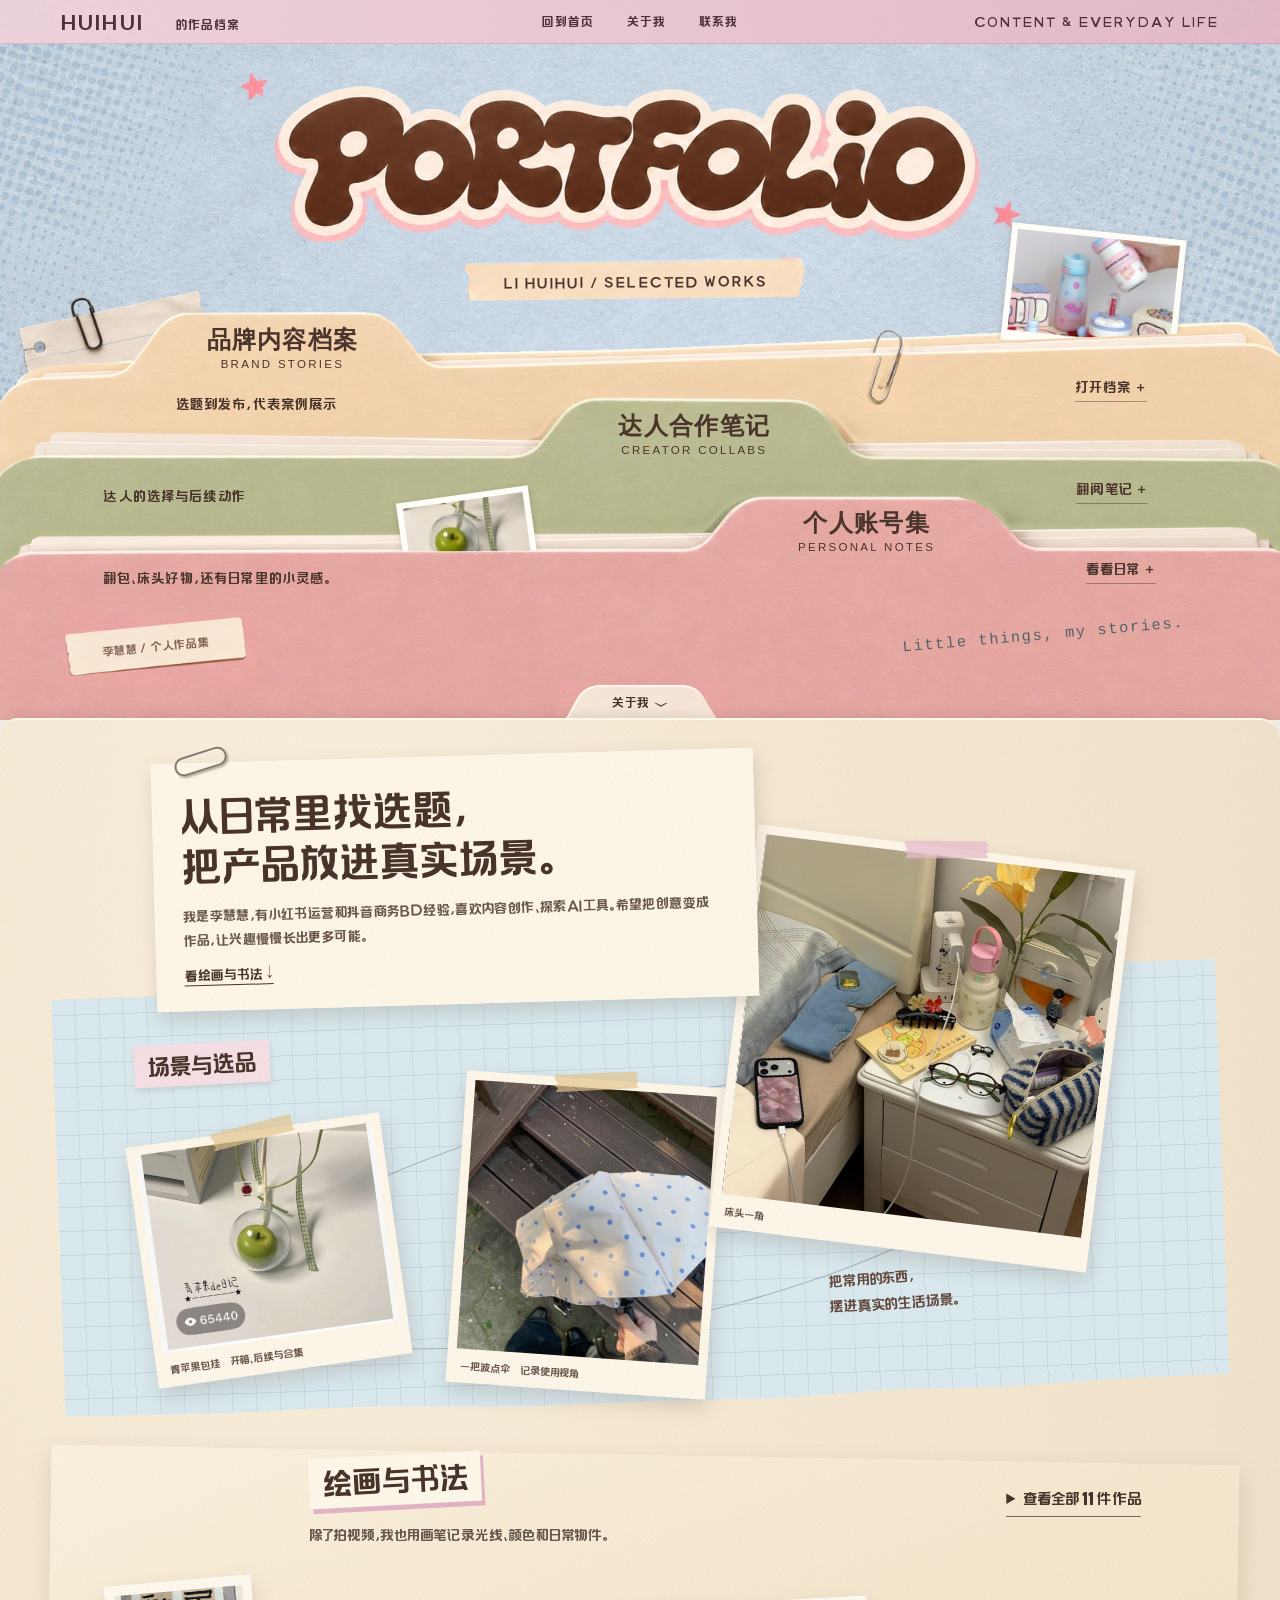
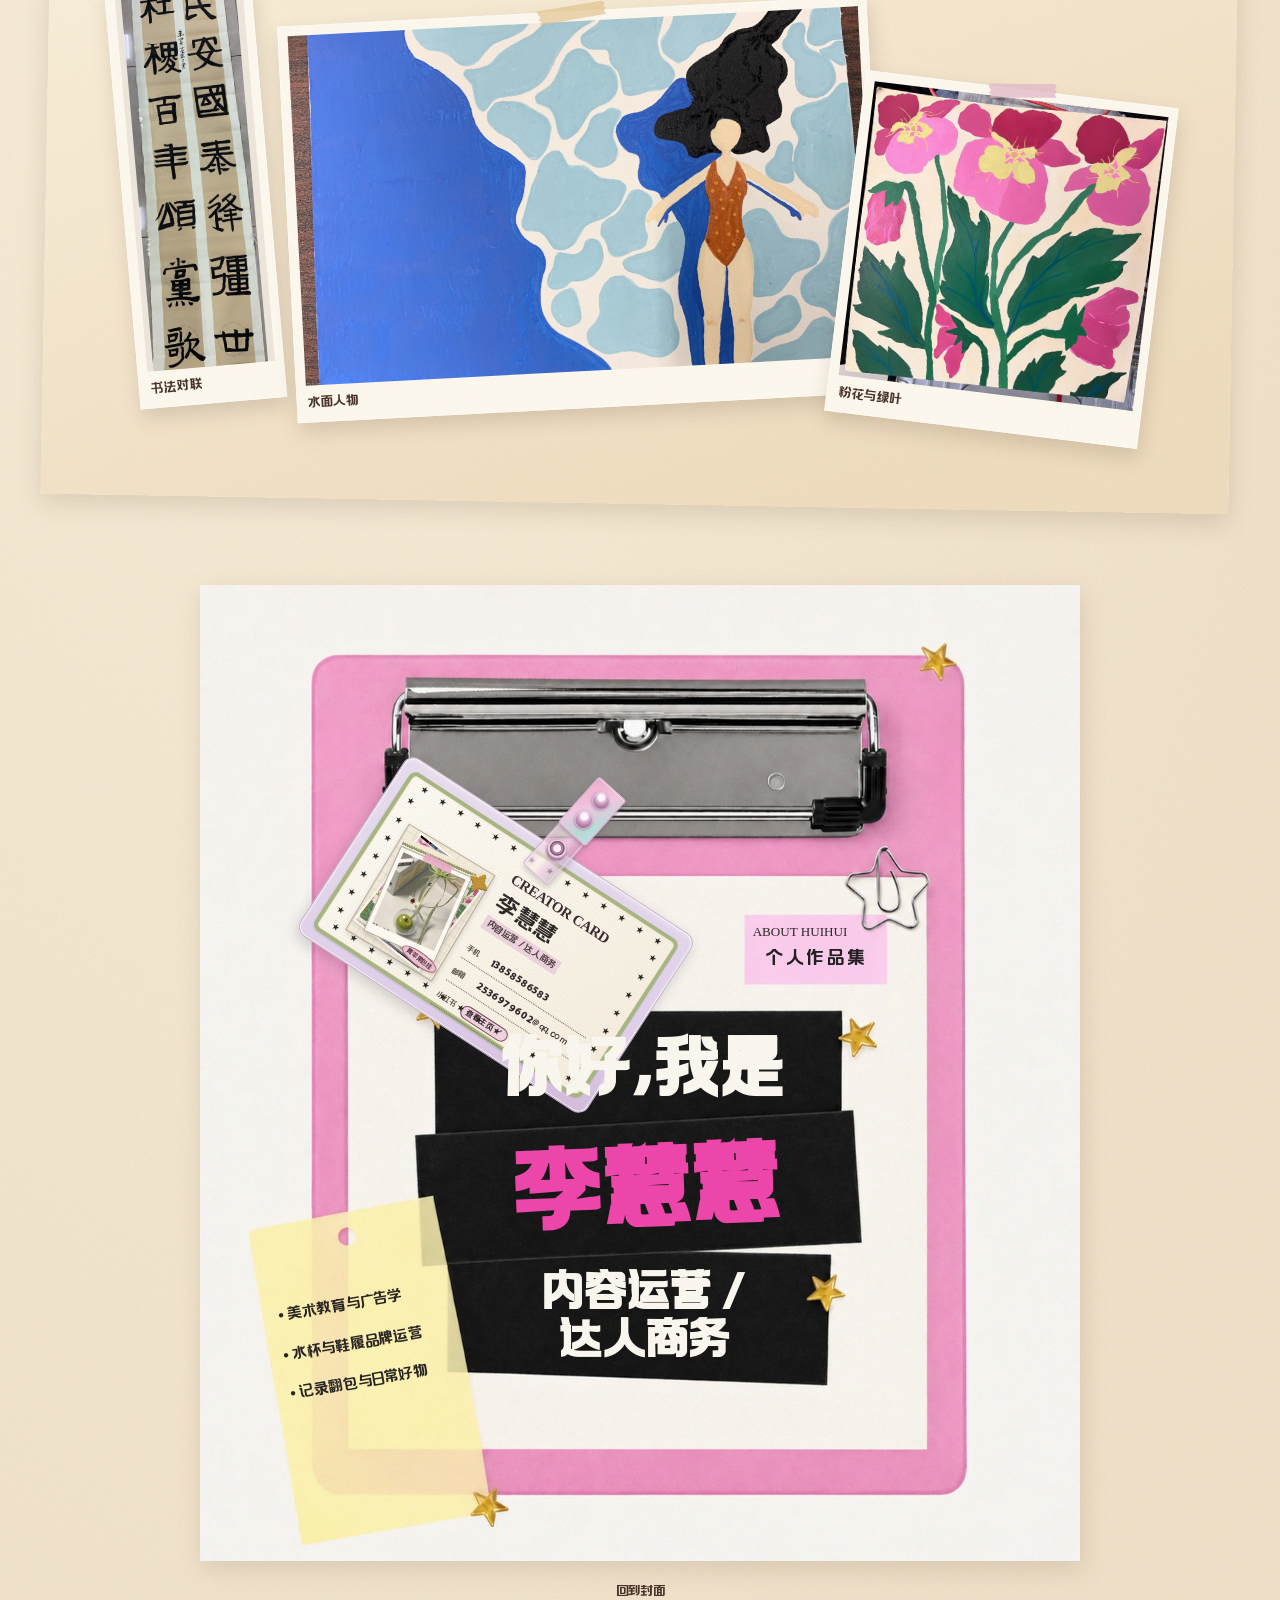
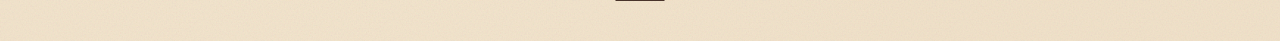
==== commit b21fc6a0: "恢复公开联系方式并修正首页照片取景" ====
--- a/index.html
+++ b/index.html
@@ -4,7 +4,7 @@
   <meta name="viewport" content="width=device-width,initial-scale=1">
   <title>李慧慧 · 作品档案</title>
   <link rel="stylesheet" href="home-scroll.css">
-  <link rel="stylesheet" href="home-art.css">
+  <link rel="stylesheet" href="home-art.css?v=public2">
   <link rel="stylesheet" href="home-cover.css">
   <link rel="stylesheet" href="home-desk.css">
   <link rel="stylesheet" href="home-badge.css">
@@ -180,6 +180,14 @@
             <p class="id-role"><span data-editor-text="" data-we-key="t111">内容运营 / 达人商务</span></p>
             <dl class="id-contacts">
               <div>
+                <dt><span data-editor-text="" data-we-key="t112">手机</span></dt>
+                <dd><a href="tel:13858586583" data-we-key="m93"><span data-editor-text="" data-we-key="t113">13858586583</span></a></dd>
+              </div>
+              <div class="id-email">
+                <dt><span data-editor-text="" data-we-key="t114">邮箱</span></dt>
+                <dd><a href="mailto:2536979602@qq.com" data-we-key="m94"><span data-editor-text="" data-we-key="t115">2536979602@qq.com</span></a></dd>
+              </div>
+              <div>
                 <dt><span data-editor-text="" data-we-key="t116">小红书</span></dt>
                 <dd><a class="id-profile" href="https://xhslink.cn/o/1ykGt3UdYQE" target="_blank" rel="noopener" aria-label="查看苹苹李呀的小红书主页" data-we-key="m95"><span data-editor-text="" data-we-key="t117">查看主页 ↗</span></a></dd>
               </div>
--- a/home-art.css
+++ b/home-art.css
@@ -188,15 +188,11 @@
 }
 .object-bedside {
   --photo-ratio: 1;
-  background-image: url(bedside.png);
-  background-size: 211% auto;
-  background-position: 99% 73%;
+  background: url(bedside.png) center / cover;
 }
 .object-umbrella {
   --photo-ratio: .9;
-  background-image: url(umbrella.png);
-  background-size: 209% auto;
-  background-position: 1% 56%;
+  background: url(umbrella.png) center 28% / cover;
 }
 .everyday-note {
   position: absolute;
@@ -390,7 +386,7 @@
   .everyday .everyday-apple { grid-area: apple; margin-top: 9px; --tilt: -4deg; }
   .everyday-umbrella { grid-area: umbrella; --tilt: 4deg; }
   .everyday .everyday-bedside { grid-area: bedside; justify-self: center; width: 82%; --tilt: 3deg; }
-  .object-bedside { --photo-ratio: 1.29; }
+  .object-bedside { --photo-ratio: 1.29; background-position: center 60%; }
   .everyday figcaption { font-size: 12px; line-height: 1.35; }
   .everyday figcaption span { display: block; margin: 2px 0 0; }
   .everyday-note { position: relative; inset: auto; grid-area: note; transform: none; }
